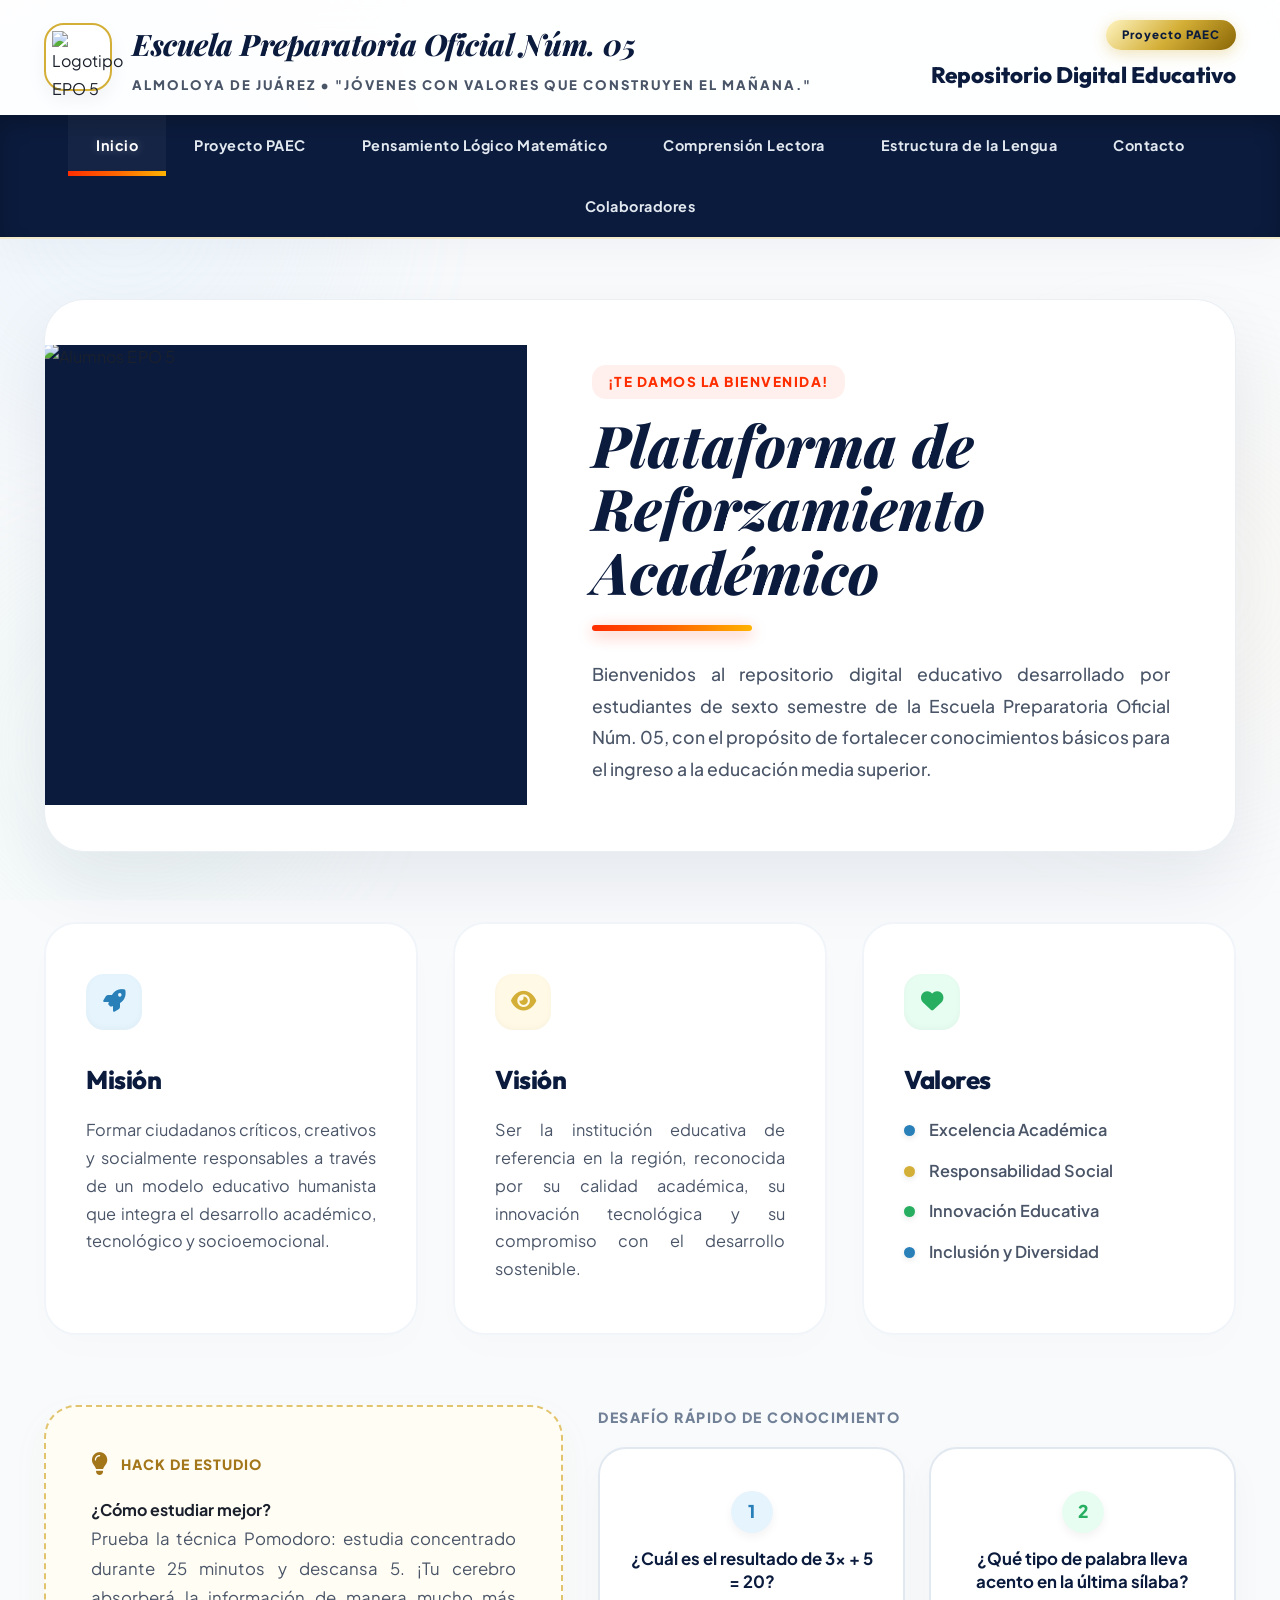
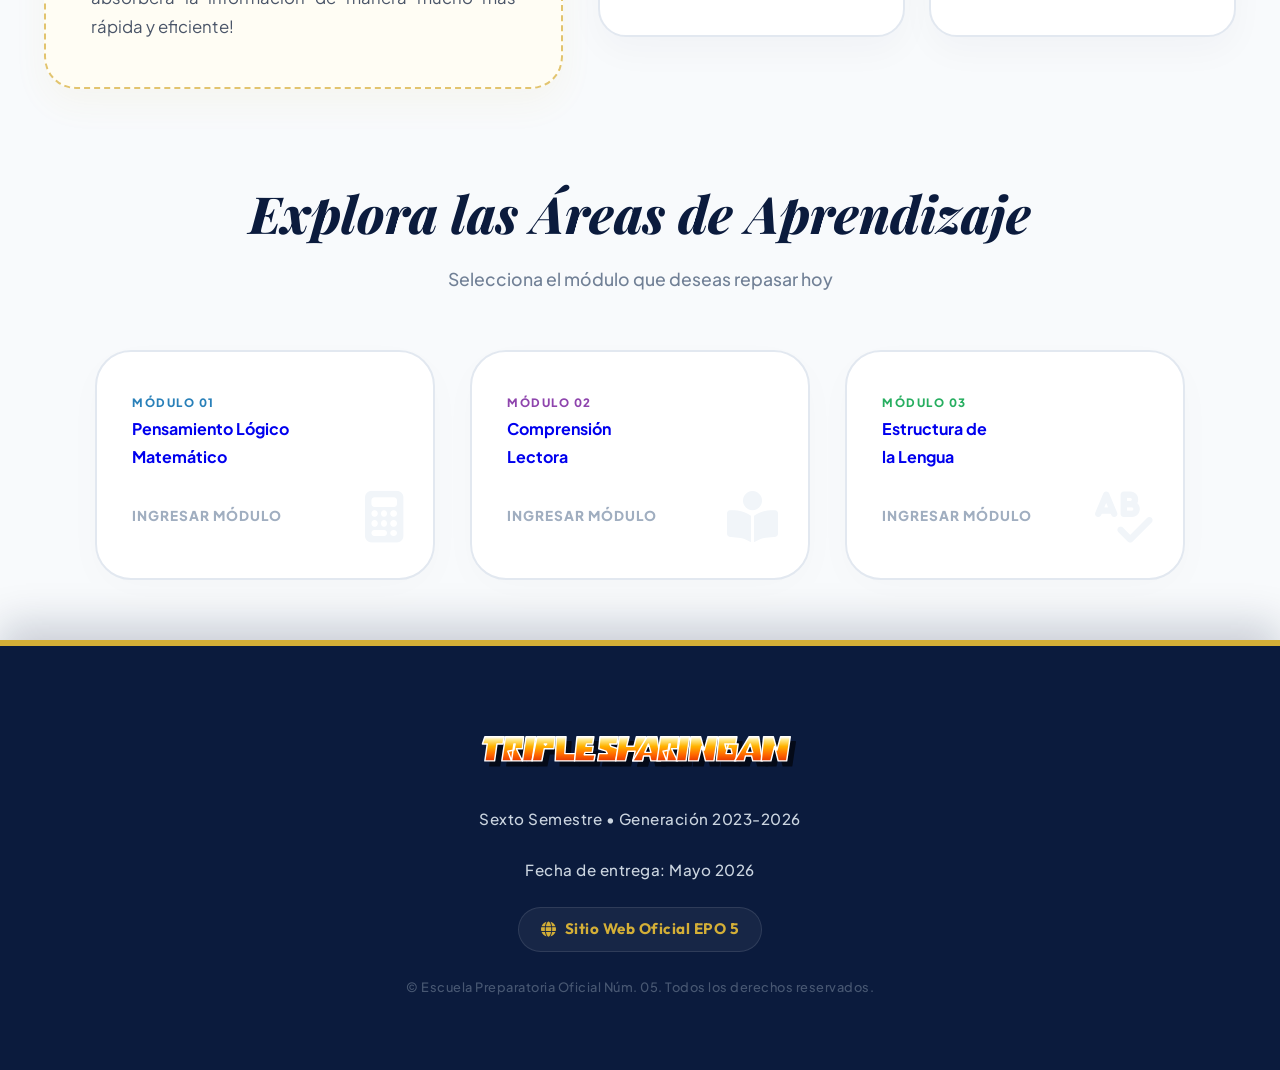
==== index.html @ 156e8dfd "Add files via upload" ====
<!DOCTYPE html>
<html lang="es">
<head>
    <meta charset="UTF-8">
    <meta name="viewport" content="width=device-width, initial-scale=1.0">
    <title>Repositorio Digital - Triple Sharingan</title>
    <link rel="icon" type="image/png" href="https://static.wixstatic.com/media/d96502_c7db4c5616ad41848b6685843105df6d~mv2.png/v1/fill/w_32,h_32,al_c,q_85/d96502_c7db4c5616ad41848b6685843105df6d~mv2.png">
    <link rel="preconnect" href="https://fonts.googleapis.com">
    <link rel="preconnect" href="https://fonts.gstatic.com" crossorigin>
    <link href="https://fonts.googleapis.com/css2?family=Playfair+Display:ital,wght@1,600;1,700;1,800&family=Outfit:wght@500;700;800&family=Plus+Jakarta+Sans:wght@400;500;600;700&display=swap" rel="stylesheet">
    <link rel="stylesheet" href="estilos-naruto.css">
    <link rel="stylesheet" href="https://cdnjs.cloudflare.com/ajax/libs/font-awesome/6.4.0/css/all.min.css">
</head>
<body>
    <div class="burbujas-contenedor">
        <div class="burbuja b-azul"></div>
        <div class="burbuja b-oro"></div>
        <div class="burbuja b-verde"></div>
        <div class="aura-sh"></div>
    </div>
    <header class="header-institucional">
        <div class="header-top">
            <div class="logo-seccion">
                <div class="logo-imagen-mariposa">
                    <img src="https://static.wixstatic.com/media/d96502_c7db4c5616ad41848b6685843105df6d~mv2.png/v1/fill/w_226,h_234,al_c,q_85,usm_0.66_1.00_0.01,enc_avif,quality_auto/d96502_c7db4c5616ad41848b6685843105df6d~mv2.png" alt="Logotipo EPO 5">
                </div>
                <div class="texto-institucional">
                    <h1>Escuela Preparatoria Oficial Núm. 05</h1>
                    <p class="tagline">Almoloya de Juárez • "Jóvenes con valores que construyen el mañana."</p>
                </div>
            </div>
            <div class="proyecto-seccion">
                <span class="pildora-paec">Proyecto PAEC</span>
                <h2>Repositorio Digital Educativo</h2>
            </div>
        </div>
        <nav class="menu-navegacion">
            <ul>
                <li><a href="index.html" class="nav-link active"><span>Inicio</span></a></li>
                <li><a href="paec.html" class="nav-link"><span>Proyecto PAEC</span></a></li>
                <li><a href="matematicas.html" class="nav-link"><span>Pensamiento Lógico Matemático</span></a></li>
                <li><a href="lectura.html" class="nav-link"><span>Comprensión Lectora</span></a></li>
                <li><a href="lengua.html" class="nav-link"><span>Estructura de la Lengua</span></a></li>
                <li><a href="contacto.html" class="nav-link"><span>Contacto</span></a></li>
                <li><a href="colaboradores.html"><span>Colaboradores</span></a></li>
            </ul>
        </nav>
    </header>
    <main class="contenedor-principal">
        <section class="bienvenida-seccion-premium">
            <div class="marco-parallax-sh">
                <div class="resplandor-sh"></div>
                <img src="https://static.wixstatic.com/media/d96502_9eb8f6f713e94a7c8272c7a59d05129f~mv2.jpg/v1/fill/w_931,h_698,al_c,q_85,usm_0.66_1.00_0.01,enc_auto/d96502_9eb8f6f713e94a7c8272c7a59d05129f~mv2.jpg" alt="Alumnos EPO 5" class="imagen-epic-parallax">
            </div>
            <div class="texto-bienvenida-didactica">
                <span class="saludo-pequeño-sh">¡Te damos la bienvenida!</span>
                <h3>Plataforma de Reforzamiento Académico</h3>
                <div class="linea-gradiente-animada"></div>
                <p>Bienvenidos al repositorio digital educativo desarrollado por estudiantes de sexto semestre de la Escuela Preparatoria Oficial Núm. 05, con el propósito de fortalecer conocimientos básicos para el ingreso a la educación media superior.</p>
            </div>
        </section>
        <section class="mvv-seccion">
            <h3 style="position: absolute; width: 1px; height: 1px; padding: 0; margin: -1px; overflow: hidden; clip: rect(0, 0, 0, 0); border: 0;">Filosofía Institucional de la EPO 5</h3>
            <div class="tarjeta-didactica t-mision">
                <div class="icono-flotante ic-azul"><i class="fa-solid fa-rocket"></i></div>
                <h4>Misión</h4>
                <p>Formar ciudadanos críticos, creativos y socialmente responsables a través de un modelo educativo humanista que integra el desarrollo académico, tecnológico y socioemocional.</p>
            </div>
            <div class="tarjeta-didactica t-vision">
                <div class="icono-flotante ic-oro"><i class="fa-solid fa-eye"></i></div>
                <h4>Visión</h4>
                <p>Ser la institución educativa de referencia en la región, reconocida por su calidad académica, su innovación tecnológica y su compromiso con el desarrollo sostenible.</p>
            </div>
            <div class="tarjeta-didactica t-valores">
                <div class="icono-flotante ic-verde"><i class="fa-solid fa-heart"></i></div>
                <h4>Valores</h4>
                <ul class="lista-valores-bonita">
                    <li><span class="punto p-1"></span> Excelencia Académica</li>
                    <li><span class="punto p-2"></span> Responsabilidad Social</li>
                    <li><span class="punto p-3"></span> Innovación Educativa</li>
                    <li><span class="punto p-1"></span> Inclusión y Diversidad</li>
                </ul>
            </div>
        </section>
        <section class="seccion-didactica-interactiva">
            <h3 style="position: absolute; width: 1px; height: 1px; padding: 0; margin: -1px; overflow: hidden; clip: rect(0, 0, 0, 0); border: 0;">Estrategias Didácticas y Desafíos Rápidos</h3>
            <div class="tarjeta-hack-estudio">
                <div class="encabezado-hack"><i class="fa-solid fa-lightbulb"></i> Hack de Estudio</div>
                <h4>¿Cómo estudiar mejor?</h4>
                <p>Prueba la técnica Pomodoro: estudia concentrado durante 25 minutos y descansa 5. ¡Tu cerebro absorberá la información de manera mucho más rápida y eficiente!</p>
            </div>
            <div class="contenedor-mini-quiz">
                <div class="titulo-quiz">Desafío Rápido de Conocimiento</div>
                <div class="parrilla-quiz-cards">
                    <div class="quiz-card-3d">
                        <div class="quiz-card-interno">
                            <div class="quiz-frente">
                                <div class="num-q color-mates">1</div>
                                <p>¿Cuál es el resultado de 3x + 5 = 20?</p>
                            </div>
                            <div class="quiz-atras fondo-mates">
                                <h5>Respuesta: x = 5</h5>
                                <p>Restamos 5 a 20 (= 15) y dividimos entre 3. ¡Facilísimo!</p>
                            </div>
                        </div>
                    </div>
                    <div class="quiz-card-3d">
                        <div class="quiz-card-interno">
                            <div class="quiz-frente">
                                <div class="num-q color-lengua">2</div>
                                <p>¿Qué tipo de palabra lleva acento en la última sílaba?</p>
                            </div>
                            <div class="quiz-atras fondo-lengua">
                                <h5>Palabras Agudas</h5>
                                <p>Llevan tilde si terminan en vocal, "N" o "S" (ej. Canción, Café).</p>
                            </div>
                        </div>
                    </div>
                </div>
            </div>
        </section>
        <section class="acceso-rapido-didactico">
            <div class="encabezado-acceso">
                <h3>Explora las Áreas de Aprendizaje</h3>
                <p class="subtitulo-limpio">Selecciona el módulo que deseas repasar hoy</p>
            </div>
            <div class="parrilla-botones-interactivos">
                <a href="matematicas.html" class="card-modulo mod-mates">
                    <div class="indicador-color" style="background-color: var(--pastel-mates);"></div>
                    <div class="cuerpo-card-modulo">
                        <div>
                            <span class="tag-modulo tm-mates">Módulo 01</span>
                            <h4>Pensamiento Lógico<br>Matemático</h4>
                        </div>
                        <div class="info-bottom">
                            <span class="txt-comenzar">Ingresar Módulo</span>
                            <span class="icon-animado-didactico"><i class="fa-solid fa-calculator"></i></span>
                        </div>
                    </div>
                </a>
                <a href="lectura.html" class="card-modulo mod-lectura">
                    <div class="indicador-color" style="background-color: var(--pastel-lectura);"></div>
                    <div class="cuerpo-card-modulo">
                        <div>
                            <span class="tag-modulo tm-lectura">Módulo 02</span>
                            <h4>Comprensión<br>Lectora</h4>
                        </div>
                        <div class="info-bottom">
                            <span class="txt-comenzar">Ingresar Módulo</span>
                            <span class="icon-animado-didactico"><i class="fa-solid fa-book-open-reader"></i></span>
                        </div>
                    </div>
                </a>
                <a href="lengua.html" class="card-modulo mod-lengua">
                    <div class="indicador-color" style="background-color: var(--pastel-lengua);"></div>
                    <div class="cuerpo-card-modulo">
                        <div>
                            <span class="tag-modulo tm-lengua">Módulo 03</span>
                            <h4>Estructura de<br>la Lengua</h4>
                        </div>
                        <div class="info-bottom">
                            <span class="txt-comenzar">Ingresar Módulo</span>
                            <span class="icon-animado-didactico"><i class="fa-solid fa-spell-check"></i></span>
                        </div>
                    </div>
                </a>
            </div>
        </section>
    </main>
    <footer class="pie-pagina-original">
        <p class="pie-equipo">
            <svg class="naruto-logo-svg" viewBox="0 0 1320 140" xmlns="http://www.w3.org/2000/svg">
                <defs>
                    <linearGradient id="sharinganGradientePerfecto" x1="0%" y1="100%" x2="0%" y2="0%">
                        <stop offset="0%" stop-color="#E63900" />
                        <stop offset="25%" stop-color="#FF6600" />
                        <stop offset="60%" stop-color="#FFB300" />
                        <stop offset="85%" stop-color="#FFE680" />
                        <stop offset="100%" stop-color="#FFFFFF" />
                    </linearGradient>
                </defs>
                <g class="naruto-path">
                    <path d="M 20,15 L 100,15 L 95,45 L 70,45 L 60,115 L 20,115 L 30,45 L 10,45 Z"/>
                    <path d="M 105,15 L 180,15 L 175,65 L 150,65 L 175,115 L 130,115 L 115,75 L 140,70 L 145,45 L 140,45 L 130,115 L 90,115 Z"/>
                    <path d="M 190,15 L 230,15 L 215,115 L 175,115 Z"/>
                    <path d="M 235,15 L 310,15 L 305,65 L 265,65 L 255,115 L 215,115 Z M 265,45 L 275,45 L 270,50 L 265,45 Z"/>
                    <path d="M 315,15 L 355,15 L 350,85 L 395,85 L 390,115 L 310,115 Z"/>
                    <path d="M 400,15 L 470,15 L 465,45 L 440,45 L 437,55 L 467,55 L 463,80 L 433,80 L 430,90 L 475,90 L 470,115 L 390,115 Z"/>
                    <path d="M 495,15 L 570,15 L 565,45 L 535,45 L 540,55 L 570,65 L 560,115 L 485,115 L 490,85 L 525,85 L 520,75 L 490,65 Z"/>
                    <path d="M 575,15 L 615,15 L 605,55 L 635,55 L 645,15 L 685,15 L 670,115 L 630,115 L 640,75 L 610,75 L 600,115 L 560,115 Z"/>
                    <path d="M 690,15 L 730,15 L 745,115 L 705,115 L 700,95 L 675,95 L 670,115 L 630,115 Z M 695,45 L 680,80 L 705,80 Z"/>
                    <path d="M 745,15 L 820,15 L 815,65 L 790,65 L 815,115 L 770,115 L 755,75 L 780,70 L 785,45 L 780,45 L 770,115 L 730,115 Z"/>
                    <path d="M 825,15 L 865,15 L 850,115 L 810,115 Z"/>
                    <path d="M 870,15 L 910,15 L 925,70 L 940,15 L 980,15 L 965,115 L 930,115 L 915,55 L 900,115 L 860,115 Z"/>
                    <path d="M 985,15 L 1060,15 L 1055,45 L 1025,45 L 1015,85 L 1040,85 L 1035,65 L 1015,65 L 1010,45 L 1065,45 L 1055,115 L 975,115 Z"/>
                    <path d="M 1110,15 L 1150,15 L 1165,115 L 1125,115 L 1120,95 L 1095,95 L 1090,115 L 1050,115 Z M 1115,45 L 1100,80 L 1125,80 Z"/>
                    <path d="M 1170,15 L 1210,15 L 1225,70 L 1240,15 L 1280,15 L 1265,115 L 1230,115 L 1215,55 L 1200,115 L 1160,115 Z"/>
                </g>
            </svg>
        </p>
        <p class="pie-datos">Sexto Semestre • Generación 2023-2026</p>
        <p class="pie-datos">Fecha de entrega: Mayo 2026</p>
        <p class="pie-redes"><a href="https://www.epo5.org/" target="_blank"><i class="fa-solid fa-globe"></i> Sitio Web Oficial EPO 5</a></p>
        <p class="copyright">© Escuela Preparatoria Oficial Núm. 05. Todos los derechos reservados.</p>
    </footer>
</body>
</html>
---- estilos-naruto.css ----
/* ==========================================================================
   💥 FUENTE DE NARUTO ORIGINAL SELECCIONADA (BASE64 INTEGRADO - VERSIÓN ANIME)
   ========================================================================== */
@font-face {
    font-family: 'NJNarutoAnimeOfficial';
    src: url('[data-uri]') format('woff2');
    font-weight: normal;
    font-style: normal;
    font-display: swap;
}

:root {
    --azul-institucional: #0B1B3D;   
    --azul-suave-fondo: #F0F4F8;     
    --oro-institucional: #D4AF37;    
    --oro-pastel: #FFF9E6;            
    --texto-gris-oscuro: #1A202C;    
    --blanco-puro: #FFFFFF;
    
    /* Gradientes Ópticos Premium */
    --oro-brillante-gradiente: linear-gradient(135deg, #FFF5C2 0%, #D4AF37 50%, #8A6605 100%);
    --sharingan-gradient: linear-gradient(90deg, #FF2E00 0%, #FF6600 50%, #FFB300 100%);
    --cyber-dark-overlay: rgba(11, 27, 61, 0.96);
    
    /* Colores Didácticos Vívidos */
    --pastel-mates: #2980B9;
    --pastel-lectura: #8E44AD;
    --pastel-lengua: #27AE60;
    
    /* Tipografías */
    --fuente-artistica-curva: 'Playfair Display', serif;
    --fuente-titulos-bloques: 'Outfit', sans-serif;
    --fuente-textos-lectura: 'Plus Jakarta Sans', sans-serif;
}

/* REGLAS GENERALES Y RENDIMIENTO ACELERADO POR HARDWARE */
* {
    margin: 0;
    padding: 0;
    box-sizing: border-box;
    transition: all 0.5s cubic-bezier(0.16, 1, 0.3, 1);
}

body {
    background-color: #F8FAFC;
    color: var(--texto-gris-oscuro);
    font-family: var(--fuente-textos-lectura);
    line-height: 1.75;
    position: relative;
    overflow-x: hidden;
    -webkit-font-smoothing: antialiased;
}

/* 🎈 CONTENEDOR DE AURAS INTELIGENTES (INMERSIVO) */
.burbujas-contenedor {
    position: fixed; width: 100vw; height: 100vh; top: 0; left: 0; z-index: -2; pointer-events: none; overflow: hidden;
}
.burbuja { 
    position: absolute; border-radius: 50%; opacity: 0.25; 
    animation: flotarGlow 20s infinite alternate ease-in-out; filter: blur(60px); 
    will-change: transform;
}
.b-azul { width: 500px; height: 500px; background: radial-gradient(circle, #D2E9FF 0%, rgba(52,152,219,0.1) 100%); top: -5%; left: -10%; }
.b-oro { width: 450px; height: 450px; background: radial-gradient(circle, var(--oro-pastel) 0%, rgba(212,175,57,0.08) 100%); top: 40%; right: -10%; animation-delay: -5s; }
.b-verde { width: 400px; height: 400px; background: radial-gradient(circle, #E1FCEF 0%, rgba(46,204,113,0.08) 100%); bottom: -5%; left: -5%; animation-delay: -10s; }

@keyframes flotarGlow {
    0% { transform: translateY(0) scale(1) rotate(0deg); }
    100% { transform: translateY(50px) scale(1.15) rotate(30deg); filter: blur(80px); }
}

/* ENCABEZADO GLASSMORPHISM CRISTALINO */
.header-institucional {
    position: sticky; top: 0; z-index: 1000;
    background: rgba(255, 255, 255, 0.85);
    backdrop-filter: blur(20px);
    -webkit-backdrop-filter: blur(20px);
    border-bottom: 2px solid rgba(212, 175, 57, 0.25);
    box-shadow: 0 10px 40px rgba(11, 27, 61, 0.04);
}

.header-top {
    max-width: 1240px; margin: 0 auto; display: flex; justify-content: space-between; align-items: center; padding: 18px 24px;
}

.logo-seccion { display: flex; align-items: center; gap: 20px; }
.logo-imagen-mariposa {
    width: 68px; height: 68px; padding: 6px; border-radius: 20px; background-color: var(--blanco-puro);
    border: 2px solid var(--oro-institucional);
    box-shadow: 0 8px 20px rgba(11, 27, 61, 0.05);
}
.header-institucional:hover .logo-imagen-mariposa { transform: scale(1.1) rotate(10deg); box-shadow: 0 12px 25px rgba(212,175,57,0.25); }
.logo-imagen-mariposa img { width: 100%; height: 100%; object-fit: contain; }

.texto-institucional h1 {
    font-family: var(--fuente-artistica-curva); font-style: italic;
    font-weight: 800; font-size: 1.85rem; color: var(--azul-institucional);
    letter-spacing: -0.5px;
}
.tagline { font-size: 0.82rem; color: #4A5568; text-transform: uppercase; letter-spacing: 2px; font-weight: 800; margin-top: 4px; }

.proyecto-seccion { text-align: right; }
.pildora-paec {
    background: var(--oro-brillante-gradiente); color: var(--azul-institucional);
    font-size: 0.72rem; font-weight: 900; padding: 5px 16px; border-radius: 100px; display: inline-block; margin-bottom: 6px;
    box-shadow: 0 4px 15px rgba(212,175,57,0.35);
    letter-spacing: 1px;
}
.proyecto-seccion h2 { font-family: var(--fuente-titulos-bloques); font-size: 1.4rem; font-weight: 800; color: var(--azul-institucional); }

/* MENÚ DE NAVEGACIÓN ESTILO ARMADURA CYBER */
.menu-navegacion { background-color: var(--azul-institucional); position: relative; overflow: hidden; box-shadow: inset 0 10px 20px rgba(0,0,0,0.2); }
.menu-navegacion ul { max-width: 1240px; margin: 0 auto; list-style: none; display: flex; justify-content: center; flex-wrap: wrap; }
.menu-navegacion ul li a {
    color: #E2E8F0; text-decoration: none; font-size: 0.9rem; font-weight: 700; padding: 18px 28px; display: inline-block; position: relative;
    letter-spacing: 0.5px;
}
.menu-navegacion ul li a span { position: relative; z-index: 2; }
.menu-navegacion ul li a::after {
    content: ''; position: absolute; bottom: 0; left: 50%; width: 0; height: 5px; 
    background: var(--sharingan-gradient); transition: all 0.4s cubic-bezier(0.16, 1, 0.3, 1); transform: translateX(-50%);
}
.menu-navegacion ul li a:hover::after, .menu-navegacion ul li a.active::after { width: 100%; }
.menu-navegacion ul li a:hover, .menu-navegacion ul li a.active { color: var(--blanco-puro); background-color: rgba(255, 255, 255, 0.04); text-shadow: 0 0 10px rgba(255,255,255,0.3); }

.contenedor-principal { max-width: 1240px; margin: 60px auto; padding: 0 24px; }

/* 🌟 SECCIÓN BIENVENIDA PREMIUM CON ESCANEO INTERACTIVO */
.bienvenida-seccion-premium {
    display: flex; background-color: var(--blanco-puro); border-radius: 40px; overflow: hidden;
    box-shadow: 0 30px 70px rgba(11,27,61,0.08); border: 1px solid rgba(226,232,240,0.7); align-items: center; margin-bottom: 70px;
}
.marco-parallax-sh { 
    flex: 1; min-width: 480px; height: 460px; position: relative; overflow: hidden; 
    background-color: var(--azul-institucional);
}
.imagen-epic-parallax { 
    width: 100%; height: 100%; object-fit: cover; display: block;
    transform: scale(1.01); transition: transform 0.8s cubic-bezier(0.16, 1, 0.3, 1), filter 0.5s ease;
}
.resplandor-sh {
    position: absolute; top: 0; left: -100%; width: 50%; height: 100%;
    background: linear-gradient(to right, rgba(255,255,255,0) 0%, rgba(255,255,255,0.3) 50%, rgba(255,255,255,0) 100%);
    transform: skewX(-30deg); z-index: 2; pointer-events: none;
}
.bienvenida-seccion-premium:hover .resplandor-sh { animation: shineEffect 1.2s cubic-bezier(0.16, 1, 0.3, 1); }
.bienvenida-seccion-premium:hover .imagen-epic-parallax { transform: scale(1.06) rotate(0.5deg); filter: brightness(1.05) contrast(1.02); }

.texto-bienvenida-didactica { flex: 1.2; padding: 65px; }
.saludo-pequeño-sh { 
    font-size: 0.85rem; font-weight: 900; color: #FF2E00; text-transform: uppercase; letter-spacing: 1.5px;
    display: inline-block; margin-bottom: 14px; background: rgba(255,46,0,0.07); padding: 5px 16px; border-radius: 14px;
}
.texto-bienvenida-didactica h3 {
    font-family: var(--fuente-artistica-curva); font-style: italic;
    font-size: 3.6rem; color: var(--azul-institucional); font-weight: 800; line-height: 1.1;
}

.linea-gradiente-animada { 
    width: 160px; height: 6px; 
    background: var(--sharingan-gradient);
    margin: 22px 0 28px 0; 
    border-radius: 50px; 
    box-shadow: 0 4px 15px rgba(255, 46, 0, 0.4);
}
.texto-bienvenida-didactica p { font-size: 1.1rem; color: #4A5568; text-align: justify; font-weight: 500; line-height: 1.8; }

/* TARJETAS DIDÁCTICAS TRIDIDÁCTICAS CON BORDE LÍQUIDO */
.mvv-seccion { display: flex; gap: 35px; margin-bottom: 70px; }
.tarjeta-didactica { 
    flex: 1; background-color: var(--blanco-puro); border-radius: 32px; padding: 50px 40px; 
    border: 2px solid #F1F5F9; position: relative; box-shadow: 0 15px 35px rgba(0,0,0,0.01);
    transform-style: preserve-3d; perspective: 1000px;
}
.tarjeta-didactica:hover { transform: translateY(-12px) scale(1.025) rotateX(1deg); }
.t-mision:hover { border-color: var(--pastel-mates); box-shadow: 0 25px 50px rgba(52, 152, 219, 0.15); }
.t-vision:hover { border-color: var(--oro-institucional); box-shadow: 0 25px 50px rgba(212, 175, 57, 0.18); }
.t-valores:hover { border-color: var(--pastel-lengua); box-shadow: 0 25px 50px rgba(46, 204, 113, 0.15); }

.icono-flotante { width: 56px; height: 56px; border-radius: 18px; display: flex; align-items: center; justify-content: center; font-size: 1.4rem; margin-bottom: 28px; box-shadow: inset 0 -2px 6px rgba(0,0,0,0.03); }
.ic-azul { background-color: #E6F4FE; color: var(--pastel-mates); }
.ic-oro { background-color: var(--oro-pastel); color: var(--oro-institucional); }
.ic-verde { background-color: #E8FDF2; color: var(--pastel-lengua); }

.tarjeta-didactica h4 { font-family: var(--fuente-titulos-bloques); font-size: 1.6rem; color: var(--azul-institucional); font-weight: 800; margin-bottom: 14px; letter-spacing: -0.5px; }
.tarjeta-didactica p { font-size: 1.02rem; color: #4A5568; text-align: justify; line-height: 1.7; }

.lista-valores-bonita li { display: flex; align-items: center; gap: 14px; margin-bottom: 12px; font-size: 1.02rem; color: #4A5568; font-weight: 600; }
.punto { width: 11px; height: 11px; border-radius: 50%; display: inline-block; box-shadow: 0 2px 6px rgba(0,0,0,0.1); }
.p-1 { background-color: var(--pastel-mates); }
.p-2 { background-color: var(--oro-institucional); }
.p-3 { background-color: var(--pastel-lengua); }

/* SECCIÓN COGNITIVA INTERACTIVA (HACK Y QUIZ) */
.seccion-didactica-interactiva { display: flex; gap: 35px; margin-bottom: 80px; align-items: stretch; }
.tarjeta-hack-estudio { 
    flex: 1; background-color: #FFFDF4; border: 2px dashed #E2C46E; border-radius: 32px; padding: 45px;
    box-shadow: 0 15px 35px rgba(212,175,57,0.06);
}
.encabezado-hack { color: #A3761A; font-weight: 900; font-size: 0.88rem; text-transform: uppercase; letter-spacing: 1px; margin-bottom: 20px; display: flex; align-items: center; gap: 12px; }
.encabezado-hack i { font-size: 1.4rem; animation: pulseGlow 2.5s infinite ease-in-out; }

@keyframes pulseGlow { 0%, 100% { opacity: 0.7; transform: scale(1); } 50% { opacity: 1; transform: scale(1.15); filter: drop-shadow(0 0 8px #FF6600); } }

.tarjeta-hack-estudio h5 { font-family: var(--fuente-titulos-bloques); font-size: 1.6rem; color: var(--azul-institucional); font-weight: 800; margin-bottom: 14px; }
.tarjeta-hack-estudio p { font-size: 1.05rem; color: #4A5568; text-align: justify; line-height: 1.75; }

.contenedor-mini-quiz { flex: 1.5; display: flex; flex-direction: column; justify-content: space-between; }
.titulo-quiz { font-size: 0.88rem; font-weight: 900; text-transform: uppercase; color: #718096; letter-spacing: 1.5px; margin-bottom: 18px; }
.parrilla-quiz-cards { display: flex; gap: 24px; height: 100%; }

/* EFECTO GIRO CINEMÁTICO 3D - CORREGIDO PARA ALTA LEGIBILIDAD */
.quiz-card-3d { flex: 1; height: 190px; perspective: 1500px; }
.quiz-card-interno { position: relative; width: 100%; height: 100%; text-align: center; transform-style: preserve-3d; transition: transform 0.7s cubic-bezier(0.4, 0, 0.2, 1); }
.quiz-card-3d:hover .quiz-card-interno { transform: rotateY(180deg); }

.quiz-frente, .quiz-atras { position: absolute; width: 100%; height: 100%; backface-visibility: hidden; border-radius: 28px; padding: 30px; display: flex; flex-direction: column; align-items: center; justify-content: center; box-shadow: 0 15px 35px rgba(11,27,61,0.03); }
.quiz-frente { background-color: var(--blanco-puro); border: 2px solid #E2E8F0; }
.quiz-frente p { font-size: 1.05rem; font-weight: 700; color: var(--azul-institucional); line-height: 1.4; }
.num-q { width: 42px; height: 42px; border-radius: 50%; display: flex; align-items: center; justify-content: center; font-size: 1.1rem; margin-bottom: 14px; font-weight: 900; box-shadow: 0 4px 10px rgba(0,0,0,0.05); }
.num-q.color-mates { background-color: #E6F4FE; color: var(--pastel-mates); }
.num-q.color-lengua { background-color: #E8FDF2; color: var(--pastel-lengua); }

/* --- Ajustes de Contraste en el Reverso --- */
.quiz-atras { transform: rotateY(180deg); color: #FFFFFF !important; padding: 25px; }
.fondo-mates { background: linear-gradient(135deg, #1F618D 0%, #2980B9 100%); box-shadow: 0 15px 35px rgba(52,152,219,0.35); }
.fondo-lengua { background: linear-gradient(135deg, #1E8449 0%, #27AE60 100%); box-shadow: 0 15px 35px rgba(46,204,113,0.35); }

.quiz-atras h6 { 
    font-family: var(--fuente-titulos-bloques); 
    font-size: 1.3rem; 
    font-weight: 900; 
    margin-bottom: 8px; 
    color: #FFFFFF !important;
    text-shadow: 0 2px 4px rgba(0, 0, 0, 0.4); /* Sombra para separar de forma limpia el texto del fondo */
}
.quiz-atras p { 
    font-size: 0.98rem; 
    font-weight: 700; /* Texto más grueso para evitar que se pierda */
    line-height: 1.5; 
    color: #FFFFFF !important;
    text-shadow: 0 1px 3px rgba(0, 0, 0, 0.4); 
}

/* REJILLA DE ACCESO RÁPIDO A MATERIAS */
.acceso-rapido-didactico { margin-bottom: 50px; }
.encabezado-acceso { text-align: center; margin-bottom: 55px; }
.encabezado-acceso h3 { font-family: var(--fuente-artistica-curva); font-style: italic; font-size: 3.2rem; color: var(--azul-institucional); font-weight: 800; }
.subtitulo-limpio { color: #718096; font-size: 1.1rem; font-weight: 500; margin-top: 6px; }
.parrilla-botones-interactivos { display: flex; justify-content: center; gap: 35px; flex-wrap: wrap; }

/* CONTENEDORES DE RECURSOS CON REBORDES FLUIDOS */
.card-modulo { 
    text-decoration: none; width: 340px; height: 230px; background-color: var(--blanco-puro); 
    border-radius: 36px; border: 2px solid #E2E8F0; display: flex; position: relative; overflow: hidden;
    box-shadow: 0 12px 40px rgba(11,27,61,0.02);
}

.card-modulo::after {
    content: ''; position: absolute; left: 0; top: 0; height: 100%; width: 0; 
    opacity: 0; transition: width 0.4s cubic-bezier(0.16, 1, 0.3, 1), opacity 0.3s ease;
}

/* Efectos de Hover con Inyección de Chakra en Líneas Laterales */
.mod-mates:hover::after { background: var(--azul-institucional); width: 10px; opacity: 1; }
.mod-lectura:hover::after { background: #FF2E00; width: 10px; opacity: 1; }
.mod-lengua:hover::after { background: var(--oro-institucional); width: 10px; opacity: 1; }

.cuerpo-card-modulo { display: flex; flex-direction: column; justify-content: space-between; width: 100%; height: 100%; padding: 35px 30px 28px 35px; z-index: 2; }
.tag-modulo { font-size: 0.72rem; font-weight: 900; text-transform: uppercase; letter-spacing: 1.5px; }
.tm-mates { color: var(--pastel-mates); }
.tm-lectura { color: var(--pastel-lectura); }
.tm-lengua { color: var(--pastel-lengua); }
.cuerpo-card-modulo h5 { font-family: var(--fuente-titulos-bloques); font-size: 1.4rem; font-weight: 800; color: var(--azul-institucional); line-height: 1.35; margin-top: 12px; }

.info-bottom { display: flex; justify-content: space-between; align-items: center; }
.txt-comenzar { font-size: 0.85rem; font-weight: 900; color: #A0AEC0; text-transform: uppercase; letter-spacing: 1px; }
.icon-animado-didactico { font-size: 3.2rem; color: #F1F5F9; transition: all 0.5s cubic-bezier(0.175, 0.885, 0.32, 1.275); }

/* Estados Hover Dinámicos Ultra-Premium */
.card-modulo:hover { transform: translateY(-10px) scale(1.03); }
.mod-mates:hover { border-color: var(--pastel-mates); box-shadow: 0 20px 45px rgba(52, 152, 219, 0.2); }
.mod-mates:hover .icon-animado-didactico { color: var(--pastel-mates); transform: scale(1.2) rotate(-15deg); filter: drop-shadow(0 8px 15px rgba(52,152,219,0.35)); }
.mod-mates:hover .txt-comenzar { color: var(--pastel-mates); }

.mod-lectura:hover { border-color: var(--pastel-lectura); box-shadow: 0 20px 45px rgba(142, 68, 173, 0.2); }
.mod-lectura:hover .icon-animado-didactico { color: var(--pastel-lectura); transform: scale(1.2) translateY(-5px); filter: drop-shadow(0 8px 15px rgba(142,68,173,0.35)); }
.mod-lectura:hover .txt-comenzar { color: var(--pastel-lectura); }

.mod-lengua:hover { border-color: var(--pastel-lengua); box-shadow: 0 20px 45px rgba(46, 204, 113, 0.2); }
.mod-lengua:hover .icon-animado-didactico { color: var(--pastel-lengua); transform: scale(1.2) rotate(15deg); filter: drop-shadow(0 8px 15px rgba(46,204,113,0.35)); }
.mod-lengua:hover .txt-comenzar { color: var(--pastel-lengua); }

/* ==========================================================================
   VARIABLES
   ========================================================================== */

:root{
    --oro-institucional: #D4AF37;
}

/* ==========================================================================
   ANIMACIONES
   ========================================================================== */

@keyframes chakraGlow{
    0%{
        filter:
            drop-shadow(0 0 4px #ff6a00)
            drop-shadow(0 0 10px #ff7b00);
    }

    50%{
        filter:
            drop-shadow(0 0 12px #ff6a00)
            drop-shadow(0 0 25px #ff7b00)
            drop-shadow(0 0 45px #ff9500);
    }

    100%{
        filter:
            drop-shadow(0 0 4px #ff6a00)
            drop-shadow(0 0 10px #ff7b00);
    }
}

/* ==========================================================================
   PIE DE PÁGINA
   ========================================================================== */

.pie-pagina-original{
    background-color: var(--azul-institucional);
    color: var(--blanco-puro);

    padding: 60px 24px;

    text-align: center;

    font-family: var(--fuente-textos-lectura);

    border-top: 6px solid var(--oro-institucional);

    box-shadow:
        0 -15px 40px rgba(11,27,61,.2);

    display: flex;
    flex-direction: column;
    justify-content: center;
    align-items: center;
}

.pie-pagina-original p{
    margin: 12px 0;

    font-weight: 500;
    letter-spacing: .5px;

    display: flex;
    justify-content: center;
    align-items: center;
    flex-wrap: wrap;
    gap: 12px;
}

.pie-pagina-original a{
    color: var(--blanco-puro);
    text-decoration: none;
    font-weight: 700;

    transition: all .3s ease;
}

.pie-pagina-original a:hover{
    color: var(--oro-institucional);
}

/* ==========================================================================
   LOGO / EQUIPO
   ========================================================================== */

.pie-equipo{
    width: 100%;
    max-width: 320px;

    margin: 0 auto 30px auto;

    display: flex;
    justify-content: center;
    align-items: center;
}

.naruto-logo-svg{
    display: block;

    width: 100%;
    max-width: 360px;

    height: auto;

    margin: 15px auto;

    filter: drop-shadow(5px 5px 0 #040A18);

    animation: auraSharinganActivo 4s infinite ease-in-out;

    transition:
        transform .5s cubic-bezier(0.175,0.885,0.32,1.275);
}

.naruto-logo-svg:hover{
    transform: scale(1.08) rotate(-1deg);
}

/* ==========================================================================
   TEXTO SVG
   ========================================================================== */

.naruto-path{
    fill: url(#sharinganGradientePerfecto);

    stroke: var(--blanco-puro);
    stroke-width: 6px;

    stroke-linejoin: round;
    stroke-linecap: round;

    cursor: pointer;

    transition: all .35s ease;
}

/* Destello naranja al pasar el cursor */

.naruto-path:hover{
    animation: chakraGlow .8s infinite ease-in-out;

    filter:
        drop-shadow(0 0 5px #ff6a00)
        drop-shadow(0 0 10px #ff7b00)
        drop-shadow(0 0 20px #ff9500)
        drop-shadow(0 0 35px #ffae00);
}

.naruto-path:hover path{
    stroke: #FFD280;
    stroke-width: 7px;
}

.naruto-path path{
    fill: url(#sharinganGradientePerfecto);
    font-family: 'NJNarutoAnimeOfficial', sans-serif;

    transition: all .35s ease;
}

/* ==========================================================================
   DATOS
   ========================================================================== */

.pie-datos{
    width: 100%;

    text-align: center;

    margin-bottom: 8px;

    color: #CBD5E0;

    font-size: .95rem;

    font-family: 'Plus Jakarta Sans', sans-serif;
}

.font-bold{
    font-weight: 800;

    letter-spacing: 1px;

    color: var(--blanco-puro);

    font-family: var(--fuente-titulos-bloques);
}

/* ==========================================================================
   REDES SOCIALES
   ========================================================================== */

.pie-redes{
    width: 100%;

    text-align: center;

    margin: 5px 0 10px;
}

.pie-redes a{
    display: inline-flex;
    align-items: center;
    gap: 8px;

    padding: 8px 22px;

    border-radius: 100px;

    background: rgba(255,255,255,.05);

    border: 1px solid rgba(255,255,255,.1);

    color: var(--oro-institucional);

    font-family: 'Outfit', sans-serif;

    font-size: .95rem;

    font-weight: 700;

    transition: all .3s ease;
}

.pie-redes a:hover{
    background: var(--sharingan-gradient);

    color: var(--azul-institucional);

    border-color: transparent;

    transform: translateY(-3px);

    box-shadow:
        0 8px 25px rgba(255,46,0,.45);

    text-shadow:
        0 0 10px rgba(255,255,255,.6);
}

/* ==========================================================================
   COPYRIGHT
   ========================================================================== */

.copyright{
    width: 100%;

    margin-top: 30px;

    text-align: center;

    color: #718096;

    font-size: .8rem;

    opacity: .6;

    font-family: 'Plus Jakarta Sans', sans-serif;
}

/* ==========================================================================
   RESPONSIVE
   ========================================================================== */

@media (max-width:768px){

    .pie-pagina-original{
        padding: 50px 20px;
    }

    .naruto-logo-svg{
        max-width: 280px;
    }

    .pie-datos{
        font-size: .9rem;
    }

    .pie-redes a{
        padding: 8px 18px;
        font-size: .9rem;
    }
}
/* RESPONSIVIDAD ADAPTATIVA ULTRA-FLUIDA */
@media (max-width: 992px) {
    .bienvenida-seccion-premium { flex-direction: column; border-radius: 32px; }
    .marco-parallax-sh { width: 100%; height: 340px; min-width: 100%; }
    .texto-bienvenida-didactica { padding: 45px 30px; }
    .texto-bienvenida-didactica h3 { font-size: 2.8rem; }
    .mvv-seccion { flex-direction: column; gap: 25px; }
    .seccion-didactica-interactiva { flex-direction: column; gap: 25px; }
}
@media (max-width: 768px) {
    .header-top { flex-direction: column; text-align: center; gap: 18px; padding: 20px 15px; }
    .proyecto-seccion { text-align: center; }
    .menu-navegacion ul { flex-direction: column; align-items: center; }
    .menu-navegacion ul li a { padding: 14px 20px; width: 100%; text-align: center; border-bottom: 1px solid rgba(255,255,255,0.05); }
    .parrilla-quiz-cards { flex-direction: column; gap: 20px; }
    .quiz-card-3d { height: 170px; }
    .naruto-logo-svg { width: 280px; }
    .parrilla-botones-interactivos { gap: 20px; }
    .card-modulo { width: 100%; height: 210px; }
}
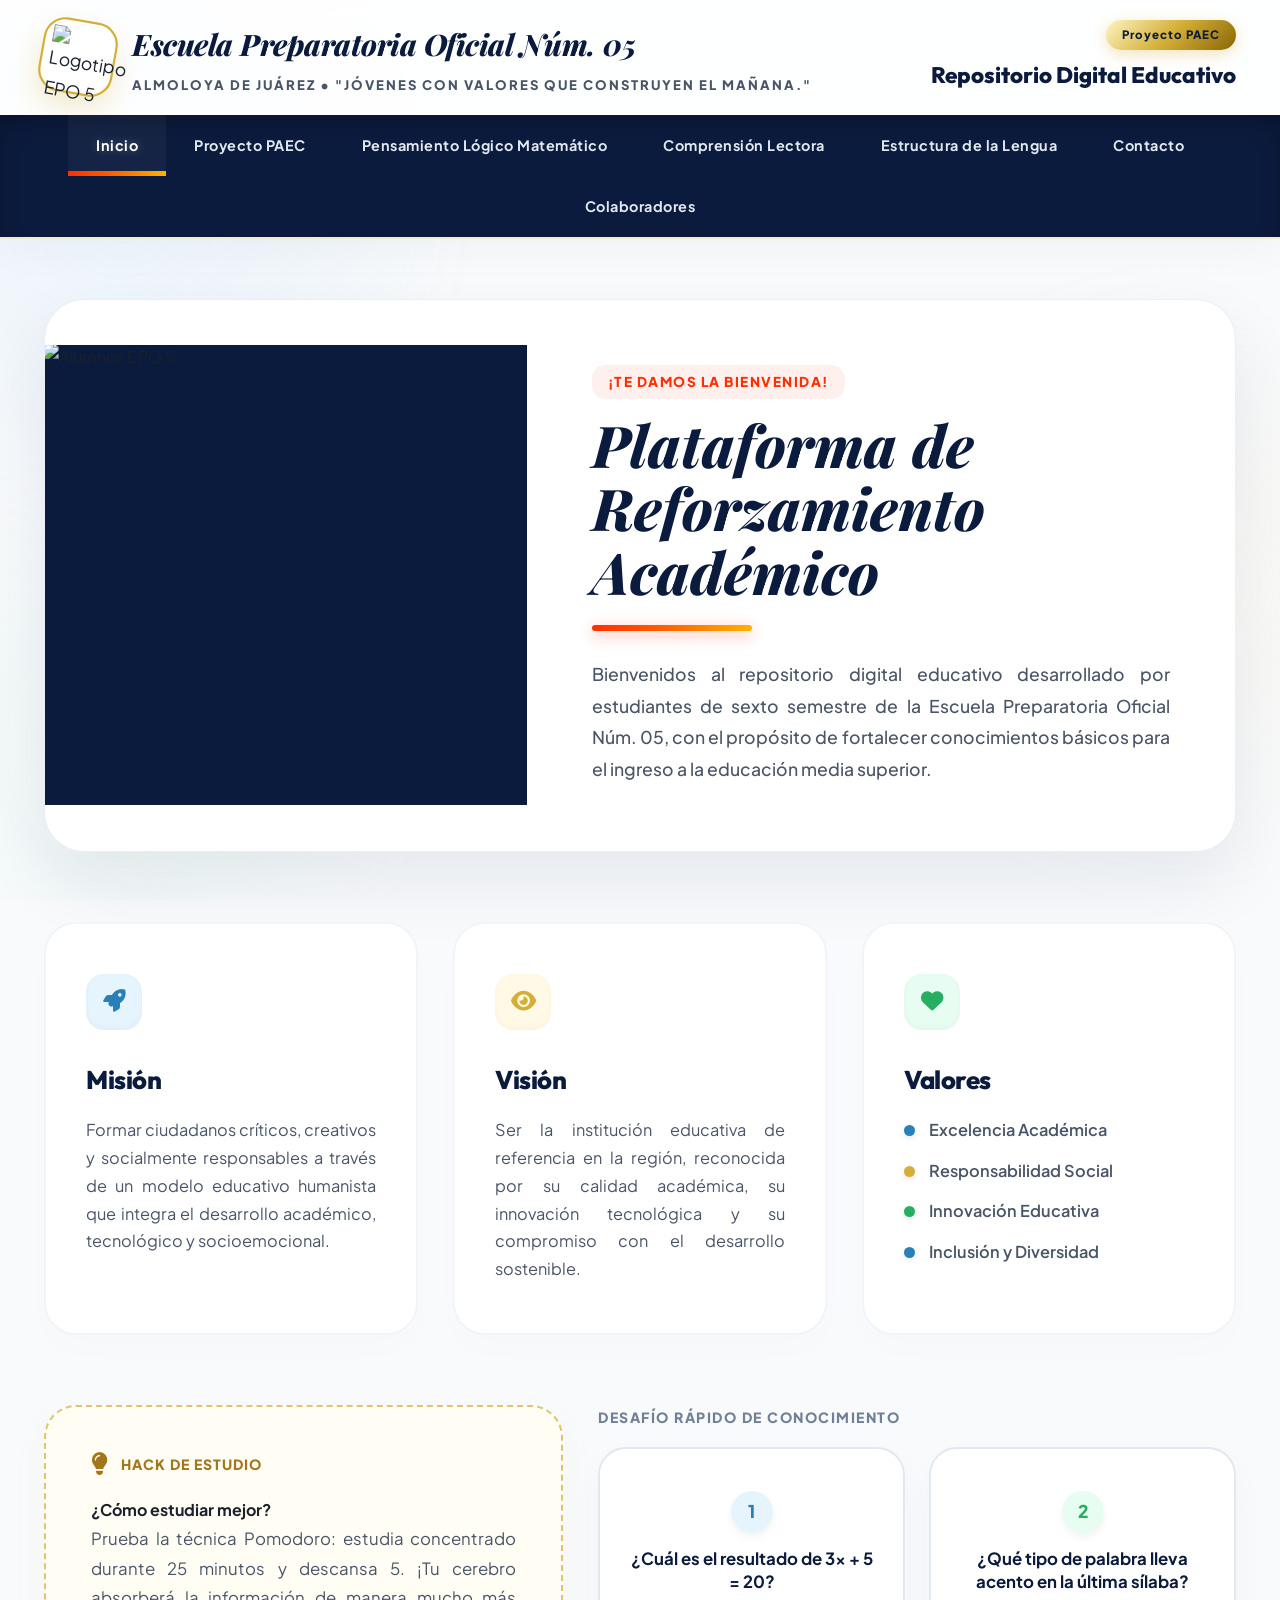
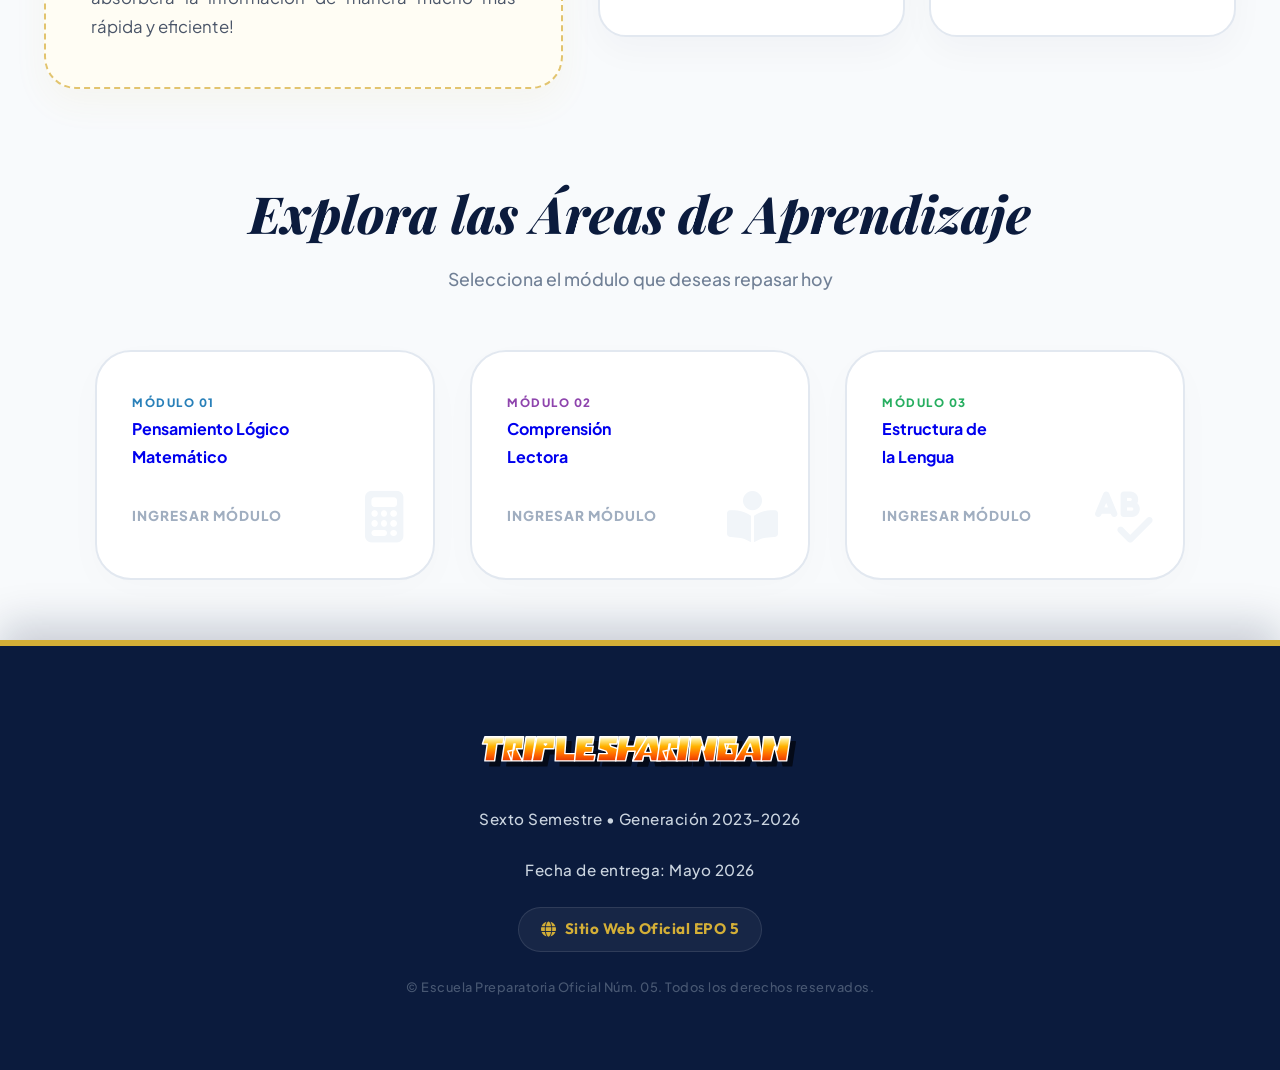
==== commit 0e769db9: "Update index.html" ====
--- a/index.html
+++ b/index.html
@@ -22,7 +22,7 @@
         <div class="header-top">
             <div class="logo-seccion">
                 <div class="logo-imagen-mariposa">
-                    <img src="https://static.wixstatic.com/media/d96502_c7db4c5616ad41848b6685843105df6d~mv2.png/v1/fill/w_226,h_234,al_c,q_85,usm_0.66_1.00_0.01,enc_avif,quality_auto/d96502_c7db4c5616ad41848b6685843105df6d~mv2.png" alt="Logotipo EPO 5">
+                    <img src="epo52.png" alt="Logotipo EPO 5">
                 </div>
                 <div class="texto-institucional">
                     <h1>Escuela Preparatoria Oficial Núm. 05</h1>
@@ -204,4 +204,4 @@
         <p class="copyright">© Escuela Preparatoria Oficial Núm. 05. Todos los derechos reservados.</p>
     </footer>
 </body>
-</html>+</html>
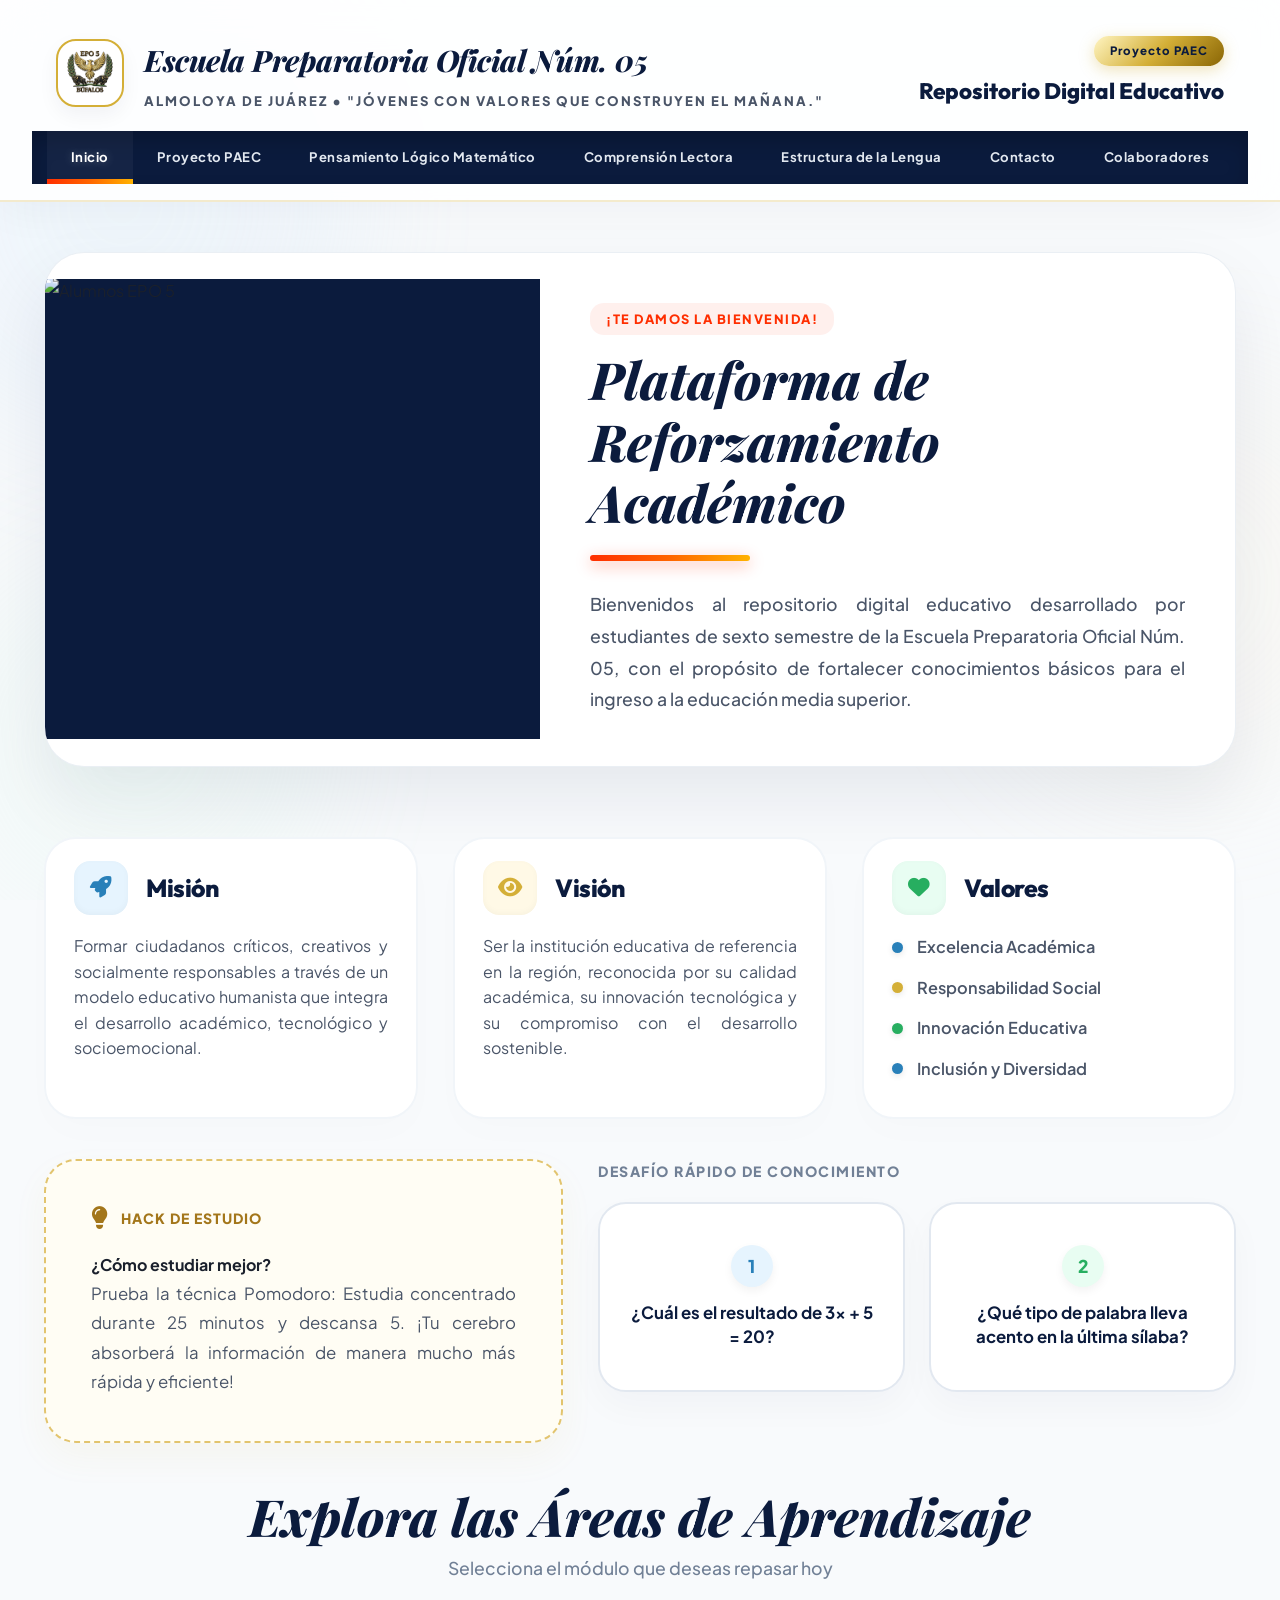
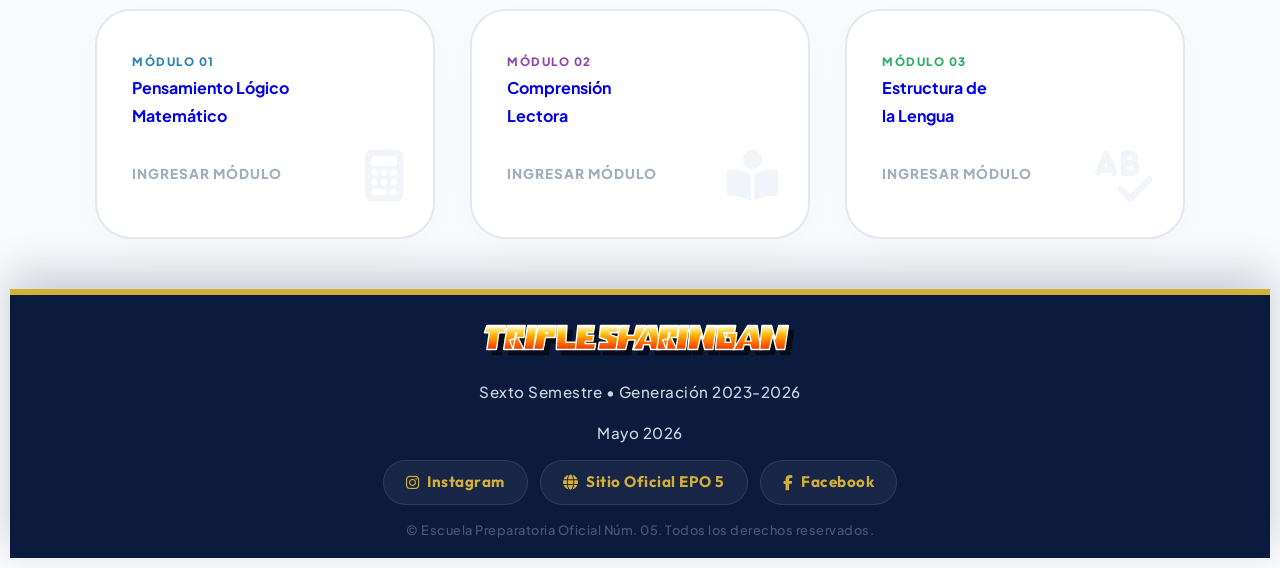
==== commit c6075f3a: "Add files via upload" ====
--- a/index.html
+++ b/index.html
@@ -54,40 +54,92 @@
             </div>
             <div class="texto-bienvenida-didactica">
                 <span class="saludo-pequeño-sh">¡Te damos la bienvenida!</span>
-                <h3>Plataforma de Reforzamiento Académico</h3>
+                <h3> Plataforma de Reforzamiento Académico</h3>
                 <div class="linea-gradiente-animada"></div>
                 <p>Bienvenidos al repositorio digital educativo desarrollado por estudiantes de sexto semestre de la Escuela Preparatoria Oficial Núm. 05, con el propósito de fortalecer conocimientos básicos para el ingreso a la educación media superior.</p>
             </div>
         </section>
         <section class="mvv-seccion">
-            <h3 style="position: absolute; width: 1px; height: 1px; padding: 0; margin: -1px; overflow: hidden; clip: rect(0, 0, 0, 0); border: 0;">Filosofía Institucional de la EPO 5</h3>
-            <div class="tarjeta-didactica t-mision">
-                <div class="icono-flotante ic-azul"><i class="fa-solid fa-rocket"></i></div>
-                <h4>Misión</h4>
-                <p>Formar ciudadanos críticos, creativos y socialmente responsables a través de un modelo educativo humanista que integra el desarrollo académico, tecnológico y socioemocional.</p>
-            </div>
-            <div class="tarjeta-didactica t-vision">
-                <div class="icono-flotante ic-oro"><i class="fa-solid fa-eye"></i></div>
-                <h4>Visión</h4>
-                <p>Ser la institución educativa de referencia en la región, reconocida por su calidad académica, su innovación tecnológica y su compromiso con el desarrollo sostenible.</p>
-            </div>
-            <div class="tarjeta-didactica t-valores">
-                <div class="icono-flotante ic-verde"><i class="fa-solid fa-heart"></i></div>
-                <h4>Valores</h4>
-                <ul class="lista-valores-bonita">
-                    <li><span class="punto p-1"></span> Excelencia Académica</li>
-                    <li><span class="punto p-2"></span> Responsabilidad Social</li>
-                    <li><span class="punto p-3"></span> Innovación Educativa</li>
-                    <li><span class="punto p-1"></span> Inclusión y Diversidad</li>
-                </ul>
-            </div>
-        </section>
+
+    <h3 style="position:absolute;width:1px;height:1px;padding:0;margin:-1px;overflow:hidden;clip:rect(0,0,0,0);border:0;">
+        Filosofía Institucional de la EPO 5
+    </h3>
+
+    <!-- ================= Misión ================= -->
+
+    <div class="tarjeta-didactica t-mision">
+
+        <div class="encabezado-tarjeta">
+
+            <div class="icono-flotante ic-azul">
+                <i class="fa-solid fa-rocket"></i>
+            </div>
+
+            <h4>Misión</h4>
+
+        </div>
+
+        <p>
+            Formar ciudadanos críticos, creativos y socialmente responsables
+            a través de un modelo educativo humanista que integra el desarrollo
+            académico, tecnológico y socioemocional.
+        </p>
+
+    </div>
+
+    <!-- ================= Visión ================= -->
+
+    <div class="tarjeta-didactica t-vision">
+
+        <div class="encabezado-tarjeta">
+
+            <div class="icono-flotante ic-oro">
+                <i class="fa-solid fa-eye"></i>
+            </div>
+
+            <h4>Visión</h4>
+
+        </div>
+
+        <p>
+            Ser la institución educativa de referencia en la región,
+            reconocida por su calidad académica, su innovación tecnológica
+            y su compromiso con el desarrollo sostenible.
+        </p>
+
+    </div>
+
+    <!-- ================= Valores ================= -->
+
+    <div class="tarjeta-didactica t-valores">
+
+        <div class="encabezado-tarjeta">
+
+            <div class="icono-flotante ic-verde">
+                <i class="fa-solid fa-heart"></i>
+            </div>
+
+            <h4>Valores</h4>
+
+        </div>
+
+        <ul class="lista-valores-bonita">
+            <li><span class="punto p-1"></span>Excelencia Académica</li>
+            <li><span class="punto p-2"></span>Responsabilidad Social</li>
+            <li><span class="punto p-3"></span>Innovación Educativa</li>
+            <li><span class="punto p-1"></span>Inclusión y Diversidad</li>
+        </ul>
+
+    </div>
+
+</section>
+
         <section class="seccion-didactica-interactiva">
             <h3 style="position: absolute; width: 1px; height: 1px; padding: 0; margin: -1px; overflow: hidden; clip: rect(0, 0, 0, 0); border: 0;">Estrategias Didácticas y Desafíos Rápidos</h3>
             <div class="tarjeta-hack-estudio">
                 <div class="encabezado-hack"><i class="fa-solid fa-lightbulb"></i> Hack de Estudio</div>
                 <h4>¿Cómo estudiar mejor?</h4>
-                <p>Prueba la técnica Pomodoro: estudia concentrado durante 25 minutos y descansa 5. ¡Tu cerebro absorberá la información de manera mucho más rápida y eficiente!</p>
+                <p>Prueba la técnica Pomodoro: Estudia concentrado durante 25 minutos y descansa 5. ¡Tu cerebro absorberá la información de manera mucho más rápida y eficiente!</p>
             </div>
             <div class="contenedor-mini-quiz">
                 <div class="titulo-quiz">Desafío Rápido de Conocimiento</div>
@@ -178,6 +230,50 @@
                         <stop offset="85%" stop-color="#FFE680" />
                         <stop offset="100%" stop-color="#FFFFFF" />
                     </linearGradient>
+        <filter id="chakraOrangeGlow"
+        x="-80%" y="-80%"
+        width="260%"
+        height="260%"
+        color-interpolation-filters="sRGB">
+    <!-- Engrosa ligeramente el contorno -->
+    <feMorphology
+        in="SourceAlpha"
+        operator="dilate"
+        radius="1.8"
+        result="expand"/>
+    <!-- Desenfoque -->
+    <feGaussianBlur
+        in="expand"
+        stdDeviation="8"
+        result="blur"/>
+    <!-- Color naranja -->
+    <feFlood
+        flood-color="#ff7a00"
+        flood-opacity="1"
+        result="orange"/>
+    <feComposite
+        in="orange"
+        in2="blur"
+        operator="in"
+        result="glow"/>
+    <!-- Segundo halo más grande -->
+    <feGaussianBlur
+        in="glow"
+        stdDeviation="18"
+        result="glow2"/>
+    <!-- Tercer halo muy difuminado -->
+    <feGaussianBlur
+        in="glow2"
+        stdDeviation="28"
+        result="glow3"/>
+
+    <feMerge>
+        <feMergeNode in="glow3"/>
+        <feMergeNode in="glow2"/>
+        <feMergeNode in="glow"/>
+        <feMergeNode in="SourceGraphic"/>
+    </feMerge>
+</filter>
                 </defs>
                 <g class="naruto-path">
                     <path d="M 20,15 L 100,15 L 95,45 L 70,45 L 60,115 L 20,115 L 30,45 L 10,45 Z"/>
@@ -199,9 +295,30 @@
             </svg>
         </p>
         <p class="pie-datos">Sexto Semestre • Generación 2023-2026</p>
-        <p class="pie-datos">Fecha de entrega: Mayo 2026</p>
-        <p class="pie-redes"><a href="https://www.epo5.org/" target="_blank"><i class="fa-solid fa-globe"></i> Sitio Web Oficial EPO 5</a></p>
+        <p class="pie-datos">Mayo 2026</p>
+        <p class="pie-redes">
+            <a href="https://www.instagram.com/eponum5/" target="_blank" class="btn-instagram"><i class="fa-brands fa-instagram"></i> <span>Instagram</span></a>
+            <a href="https://www.epo5.org/" target="_blank" class="btn-web"><i class="fa-solid fa-globe"></i><span>Sitio Oficial EPO 5</span></a>
+            <a href="https://www.facebook.com/EPO5.almoloya/" target="_blank" class="btn-facebook"><i class="fa-brands fa-facebook-f"></i><span>Facebook</span></a>
+        </p>
         <p class="copyright">© Escuela Preparatoria Oficial Núm. 05. Todos los derechos reservados.</p>
     </footer>
+<!-- Botón flotante volver arriba -->
+<button id="btnTop" class="btn-naruto" title="Volver arriba">
+  <svg viewBox="0 0 24 24" class="shuriken">
+    <path d="M12 2l2.5 6.5L21 12l-6.5 2.5L12 21l-2.5-6.5L3 12l6.5-3.5z"/>
+  </svg>
+</button>
+<!-- Código Script para Botón flotante volver arriba -->
+  <script>
+const btnTop = document.getElementById("btnTop"); window.addEventListener("scroll", () => {
+    btnTop.style.display = window.scrollY > 300 ? "flex" : "none";});
+    btnTop.addEventListener("click", () => {
+    window.scrollTo({
+        top: 0,
+        behavior: "smooth"
+    });
+});
+</script>
 </body>
-</html>
+</html>
--- a/estilos-naruto.css
+++ b/estilos-naruto.css
@@ -8,7 +8,6 @@
     font-style: normal;
     font-display: swap;
 }
-
 :root {
     --azul-institucional: #0B1B3D;   
     --azul-suave-fondo: #F0F4F8;     
@@ -16,23 +15,20 @@
     --oro-pastel: #FFF9E6;            
     --texto-gris-oscuro: #1A202C;    
     --blanco-puro: #FFFFFF;
-    
-    /* Gradientes Ópticos Premium */
+/* Gradientes Ópticos Premium */
     --oro-brillante-gradiente: linear-gradient(135deg, #FFF5C2 0%, #D4AF37 50%, #8A6605 100%);
     --sharingan-gradient: linear-gradient(90deg, #FF2E00 0%, #FF6600 50%, #FFB300 100%);
     --cyber-dark-overlay: rgba(11, 27, 61, 0.96);
     
-    /* Colores Didácticos Vívidos */
+/* Colores Didácticos Vívidos */
     --pastel-mates: #2980B9;
     --pastel-lectura: #8E44AD;
-    --pastel-lengua: #27AE60;
-    
-    /* Tipografías */
+    --pastel-lengua: #27AE60; 
+/* Tipografías */
     --fuente-artistica-curva: 'Playfair Display', serif;
     --fuente-titulos-bloques: 'Outfit', sans-serif;
     --fuente-textos-lectura: 'Plus Jakarta Sans', sans-serif;
 }
-
 /* REGLAS GENERALES Y RENDIMIENTO ACELERADO POR HARDWARE */
 * {
     margin: 0;
@@ -40,7 +36,6 @@
     box-sizing: border-box;
     transition: all 0.5s cubic-bezier(0.16, 1, 0.3, 1);
 }
-
 body {
     background-color: #F8FAFC;
     color: var(--texto-gris-oscuro);
@@ -50,7 +45,6 @@
     overflow-x: hidden;
     -webkit-font-smoothing: antialiased;
 }
-
 /* 🎈 CONTENEDOR DE AURAS INTELIGENTES (INMERSIVO) */
 .burbujas-contenedor {
     position: fixed; width: 100vw; height: 100vh; top: 0; left: 0; z-index: -2; pointer-events: none; overflow: hidden;
@@ -63,26 +57,24 @@
 .b-azul { width: 500px; height: 500px; background: radial-gradient(circle, #D2E9FF 0%, rgba(52,152,219,0.1) 100%); top: -5%; left: -10%; }
 .b-oro { width: 450px; height: 450px; background: radial-gradient(circle, var(--oro-pastel) 0%, rgba(212,175,57,0.08) 100%); top: 40%; right: -10%; animation-delay: -5s; }
 .b-verde { width: 400px; height: 400px; background: radial-gradient(circle, #E1FCEF 0%, rgba(46,204,113,0.08) 100%); bottom: -5%; left: -5%; animation-delay: -10s; }
-
 @keyframes flotarGlow {
     0% { transform: translateY(0) scale(1) rotate(0deg); }
     100% { transform: translateY(50px) scale(1.15) rotate(30deg); filter: blur(80px); }
 }
-
 /* ENCABEZADO GLASSMORPHISM CRISTALINO */
 .header-institucional {
-    position: sticky; top: 0; z-index: 1000;
+    position: relative; top: 0; z-index: 1000;
     background: rgba(255, 255, 255, 0.85);
     backdrop-filter: blur(20px);
     -webkit-backdrop-filter: blur(20px);
     border-bottom: 2px solid rgba(212, 175, 57, 0.25);
     box-shadow: 0 10px 40px rgba(11, 27, 61, 0.04);
-}
-
+    padding: 16px 32px;;
+    min-height: 70px;
+}
 .header-top {
     max-width: 1240px; margin: 0 auto; display: flex; justify-content: space-between; align-items: center; padding: 18px 24px;
 }
-
 .logo-seccion { display: flex; align-items: center; gap: 20px; }
 .logo-imagen-mariposa {
     width: 68px; height: 68px; padding: 6px; border-radius: 20px; background-color: var(--blanco-puro);
@@ -91,14 +83,12 @@
 }
 .header-institucional:hover .logo-imagen-mariposa { transform: scale(1.1) rotate(10deg); box-shadow: 0 12px 25px rgba(212,175,57,0.25); }
 .logo-imagen-mariposa img { width: 100%; height: 100%; object-fit: contain; }
-
 .texto-institucional h1 {
     font-family: var(--fuente-artistica-curva); font-style: italic;
     font-weight: 800; font-size: 1.85rem; color: var(--azul-institucional);
     letter-spacing: -0.5px;
 }
 .tagline { font-size: 0.82rem; color: #4A5568; text-transform: uppercase; letter-spacing: 2px; font-weight: 800; margin-top: 4px; }
-
 .proyecto-seccion { text-align: right; }
 .pildora-paec {
     background: var(--oro-brillante-gradiente); color: var(--azul-institucional);
@@ -106,13 +96,32 @@
     box-shadow: 0 4px 15px rgba(212,175,57,0.35);
     letter-spacing: 1px;
 }
+.logo-imagen-mariposa {
+    animation: glowInstitucional 5s infinite ease-in-out;
+}
+
+@keyframes glowInstitucional {
+    0% {
+        box-shadow: 0 8px 20px rgba(11, 27, 61, 0.05);
+        transform: scale(1);
+    }
+
+    50% {
+        box-shadow: 0 10px 30px rgba(212, 175, 57, 0.25);
+        transform: scale(1.03);
+    }
+
+    100% {
+        box-shadow: 0 8px 20px rgba(11, 27, 61, 0.05);
+        transform: scale(1);
+    }
+}
 .proyecto-seccion h2 { font-family: var(--fuente-titulos-bloques); font-size: 1.4rem; font-weight: 800; color: var(--azul-institucional); }
-
 /* MENÚ DE NAVEGACIÓN ESTILO ARMADURA CYBER */
 .menu-navegacion { background-color: var(--azul-institucional); position: relative; overflow: hidden; box-shadow: inset 0 10px 20px rgba(0,0,0,0.2); }
 .menu-navegacion ul { max-width: 1240px; margin: 0 auto; list-style: none; display: flex; justify-content: center; flex-wrap: wrap; }
 .menu-navegacion ul li a {
-    color: #E2E8F0; text-decoration: none; font-size: 0.9rem; font-weight: 700; padding: 18px 28px; display: inline-block; position: relative;
+    color: #E2E8F0; text-decoration: none; font-size: 0.82rem; font-weight: 700; padding: 15px 24px; display: inline-block; position: relative;
     letter-spacing: 0.5px;
 }
 .menu-navegacion ul li a span { position: relative; z-index: 2; }
@@ -123,7 +132,7 @@
 .menu-navegacion ul li a:hover::after, .menu-navegacion ul li a.active::after { width: 100%; }
 .menu-navegacion ul li a:hover, .menu-navegacion ul li a.active { color: var(--blanco-puro); background-color: rgba(255, 255, 255, 0.04); text-shadow: 0 0 10px rgba(255,255,255,0.3); }
 
-.contenedor-principal { max-width: 1240px; margin: 60px auto; padding: 0 24px; }
+.contenedor-principal { max-width: 1240px; margin: 50px auto; padding: 0 24px; }
 
 /* 🌟 SECCIÓN BIENVENIDA PREMIUM CON ESCANEO INTERACTIVO */
 .bienvenida-seccion-premium {
@@ -146,16 +155,15 @@
 .bienvenida-seccion-premium:hover .resplandor-sh { animation: shineEffect 1.2s cubic-bezier(0.16, 1, 0.3, 1); }
 .bienvenida-seccion-premium:hover .imagen-epic-parallax { transform: scale(1.06) rotate(0.5deg); filter: brightness(1.05) contrast(1.02); }
 
-.texto-bienvenida-didactica { flex: 1.2; padding: 65px; }
+.texto-bienvenida-didactica { flex: 1.2; padding: 50px; }
 .saludo-pequeño-sh { 
-    font-size: 0.85rem; font-weight: 900; color: #FF2E00; text-transform: uppercase; letter-spacing: 1.5px;
+    font-size: 0.80rem; font-weight: 900; color: #FF2E00; text-transform: uppercase; letter-spacing: 1.5px;
     display: inline-block; margin-bottom: 14px; background: rgba(255,46,0,0.07); padding: 5px 16px; border-radius: 14px;
 }
 .texto-bienvenida-didactica h3 {
     font-family: var(--fuente-artistica-curva); font-style: italic;
-    font-size: 3.6rem; color: var(--azul-institucional); font-weight: 800; line-height: 1.1;
-}
-
+    font-size: 3.2rem; color: var(--azul-institucional); font-weight: 800; line-height: 1.2;
+}
 .linea-gradiente-animada { 
     width: 160px; height: 6px; 
     background: var(--sharingan-gradient);
@@ -164,56 +172,154 @@
     box-shadow: 0 4px 15px rgba(255, 46, 0, 0.4);
 }
 .texto-bienvenida-didactica p { font-size: 1.1rem; color: #4A5568; text-align: justify; font-weight: 500; line-height: 1.8; }
-
 /* TARJETAS DIDÁCTICAS TRIDIDÁCTICAS CON BORDE LÍQUIDO */
-.mvv-seccion { display: flex; gap: 35px; margin-bottom: 70px; }
-.tarjeta-didactica { 
-    flex: 1; background-color: var(--blanco-puro); border-radius: 32px; padding: 50px 40px; 
-    border: 2px solid #F1F5F9; position: relative; box-shadow: 0 15px 35px rgba(0,0,0,0.01);
-    transform-style: preserve-3d; perspective: 1000px;
-}
-.tarjeta-didactica:hover { transform: translateY(-12px) scale(1.025) rotateX(1deg); }
-.t-mision:hover { border-color: var(--pastel-mates); box-shadow: 0 25px 50px rgba(52, 152, 219, 0.15); }
-.t-vision:hover { border-color: var(--oro-institucional); box-shadow: 0 25px 50px rgba(212, 175, 57, 0.18); }
-.t-valores:hover { border-color: var(--pastel-lengua); box-shadow: 0 25px 50px rgba(46, 204, 113, 0.15); }
-
-.icono-flotante { width: 56px; height: 56px; border-radius: 18px; display: flex; align-items: center; justify-content: center; font-size: 1.4rem; margin-bottom: 28px; box-shadow: inset 0 -2px 6px rgba(0,0,0,0.03); }
-.ic-azul { background-color: #E6F4FE; color: var(--pastel-mates); }
-.ic-oro { background-color: var(--oro-pastel); color: var(--oro-institucional); }
-.ic-verde { background-color: #E8FDF2; color: var(--pastel-lengua); }
-
-.tarjeta-didactica h4 { font-family: var(--fuente-titulos-bloques); font-size: 1.6rem; color: var(--azul-institucional); font-weight: 800; margin-bottom: 14px; letter-spacing: -0.5px; }
-.tarjeta-didactica p { font-size: 1.02rem; color: #4A5568; text-align: justify; line-height: 1.7; }
-
-.lista-valores-bonita li { display: flex; align-items: center; gap: 14px; margin-bottom: 12px; font-size: 1.02rem; color: #4A5568; font-weight: 600; }
-.punto { width: 11px; height: 11px; border-radius: 50%; display: inline-block; box-shadow: 0 2px 6px rgba(0,0,0,0.1); }
-.p-1 { background-color: var(--pastel-mates); }
-.p-2 { background-color: var(--oro-institucional); }
-.p-3 { background-color: var(--pastel-lengua); }
-
+.mvv-seccion { display: flex; gap: 35px; margin-bottom: 40px;}
+.tarjeta-didactica{
+    flex:1;
+    background-color:var(--blanco-puro);
+    border-radius:32px;
+    /* Reduce el espacio interno */
+    padding:22px 28px;
+    border:2px solid #F1F5F9;
+    position:relative;
+    box-shadow:0 15px 35px rgba(0,0,0,.01);
+    transform-style:preserve-3d;
+    perspective:1000px;
+}
+/* ==========================================================================
+   MISIÓN, VISIÓN Y VALORES
+   ========================================================================== */
+/* --------------------------------------------------------------------------
+   CONTENEDOR DEL ENCABEZADO (ICONO + TÍTULO)
+   -------------------------------------------------------------------------- */
+.encabezado-tarjeta{
+    display: flex;
+    align-items: center;
+    gap: 18px;
+    width: 100%;
+    margin-bottom: 18px;
+}
+/* --------------------------------------------------------------------------
+   TARJETAS DIDÁCTICAS
+   -------------------------------------------------------------------------- */
+.tarjeta-didactica:hover{
+    transform: translateY(-12px) scale(1.025) rotateX(1deg);
+}
+.t-mision:hover{
+    border-color: var(--pastel-mates);
+    box-shadow: 0 25px 50px rgba(52,152,219,.15);
+}
+.t-vision:hover{
+    border-color: var(--oro-institucional);
+    box-shadow: 0 25px 50px rgba(212,175,57,.18);
+}
+.t-valores:hover{
+    border-color: var(--pastel-lengua);
+    box-shadow: 0 25px 50px rgba(46,204,113,.15);
+}
+/* --------------------------------------------------------------------------
+   ICONOS
+   -------------------------------------------------------------------------- */
+.icono-flotante{
+    width: 54px;
+    height: 54px;
+    border-radius: 16px;
+    display: flex;
+    justify-content: center;
+    align-items: center;
+    flex-shrink: 0;
+    font-size: 1.35rem;
+    margin-bottom: 0;
+    box-shadow: inset 0 -2px 6px rgba(0,0,0,.03);
+}
+.ic-azul{
+    background-color: #E6F4FE;
+    color: var(--pastel-mates);
+}
+.ic-oro{
+    background-color: var(--oro-pastel);
+    color: var(--oro-institucional);
+}
+.ic-verde{
+    background-color: #E8FDF2;
+    color: var(--pastel-lengua);
+}
+/* --------------------------------------------------------------------------
+   TÍTULOS
+   -------------------------------------------------------------------------- */
+.tarjeta-didactica h4{
+    margin: 0;
+    font-family: var(--fuente-titulos-bloques);
+    font-size: 1.55rem;
+    font-weight: 800;
+    letter-spacing: -.5px;
+    color: var(--azul-institucional);
+}
+/* --------------------------------------------------------------------------
+   PÁRRAFOS
+   -------------------------------------------------------------------------- */
+.tarjeta-didactica p{
+    margin: 0;
+    font-size: 1rem;
+    line-height: 1.6;
+    text-align: justify;
+    color: #4A5568;
+}
+/* --------------------------------------------------------------------------
+   LISTA DE VALORES
+   -------------------------------------------------------------------------- */
+.lista-valores-bonita{
+    margin: 0;
+    padding-left: 0;
+    list-style: none;
+}
+.lista-valores-bonita li{
+    display: flex;
+    align-items: center;
+    gap: 14px;
+    margin-bottom: 12px;
+    font-size: 1.02rem;
+    font-weight: 600;
+    color: #4A5568;
+}
+/* --------------------------------------------------------------------------
+   INDICADORES DE COLOR
+   -------------------------------------------------------------------------- */
+.punto{
+    display: inline-block;
+
+    width: 11px;
+    height: 11px;
+    border-radius: 50%;
+    box-shadow: 0 2px 6px rgba(0,0,0,.10);
+}
+.p-1{
+    background-color: var(--pastel-mates);
+}
+.p-2{
+    background-color: var(--oro-institucional);
+}
+.p-3{
+    background-color: var(--pastel-lengua);
+}
 /* SECCIÓN COGNITIVA INTERACTIVA (HACK Y QUIZ) */
-.seccion-didactica-interactiva { display: flex; gap: 35px; margin-bottom: 80px; align-items: stretch; }
+.seccion-didactica-interactiva { display: flex; gap: 35px; margin-bottom: 45px; align-items: stretch; }
 .tarjeta-hack-estudio { 
     flex: 1; background-color: #FFFDF4; border: 2px dashed #E2C46E; border-radius: 32px; padding: 45px;
     box-shadow: 0 15px 35px rgba(212,175,57,0.06);
 }
 .encabezado-hack { color: #A3761A; font-weight: 900; font-size: 0.88rem; text-transform: uppercase; letter-spacing: 1px; margin-bottom: 20px; display: flex; align-items: center; gap: 12px; }
 .encabezado-hack i { font-size: 1.4rem; animation: pulseGlow 2.5s infinite ease-in-out; }
-
 @keyframes pulseGlow { 0%, 100% { opacity: 0.7; transform: scale(1); } 50% { opacity: 1; transform: scale(1.15); filter: drop-shadow(0 0 8px #FF6600); } }
-
 .tarjeta-hack-estudio h5 { font-family: var(--fuente-titulos-bloques); font-size: 1.6rem; color: var(--azul-institucional); font-weight: 800; margin-bottom: 14px; }
 .tarjeta-hack-estudio p { font-size: 1.05rem; color: #4A5568; text-align: justify; line-height: 1.75; }
-
 .contenedor-mini-quiz { flex: 1.5; display: flex; flex-direction: column; justify-content: space-between; }
 .titulo-quiz { font-size: 0.88rem; font-weight: 900; text-transform: uppercase; color: #718096; letter-spacing: 1.5px; margin-bottom: 18px; }
 .parrilla-quiz-cards { display: flex; gap: 24px; height: 100%; }
-
 /* EFECTO GIRO CINEMÁTICO 3D - CORREGIDO PARA ALTA LEGIBILIDAD */
 .quiz-card-3d { flex: 1; height: 190px; perspective: 1500px; }
 .quiz-card-interno { position: relative; width: 100%; height: 100%; text-align: center; transform-style: preserve-3d; transition: transform 0.7s cubic-bezier(0.4, 0, 0.2, 1); }
 .quiz-card-3d:hover .quiz-card-interno { transform: rotateY(180deg); }
-
 .quiz-frente, .quiz-atras { position: absolute; width: 100%; height: 100%; backface-visibility: hidden; border-radius: 28px; padding: 30px; display: flex; flex-direction: column; align-items: center; justify-content: center; box-shadow: 0 15px 35px rgba(11,27,61,0.03); }
 .quiz-frente { background-color: var(--blanco-puro); border: 2px solid #E2E8F0; }
 .quiz-frente p { font-size: 1.05rem; font-weight: 700; color: var(--azul-institucional); line-height: 1.4; }
@@ -241,52 +347,63 @@
     color: #FFFFFF !important;
     text-shadow: 0 1px 3px rgba(0, 0, 0, 0.4); 
 }
-
 /* REJILLA DE ACCESO RÁPIDO A MATERIAS */
-.acceso-rapido-didactico { margin-bottom: 50px; }
-.encabezado-acceso { text-align: center; margin-bottom: 55px; }
-.encabezado-acceso h3 { font-family: var(--fuente-artistica-curva); font-style: italic; font-size: 3.2rem; color: var(--azul-institucional); font-weight: 800; }
-.subtitulo-limpio { color: #718096; font-size: 1.1rem; font-weight: 500; margin-top: 6px; }
+.acceso-rapido-didactico{
+    margin-top: 10px;        
+    margin-bottom: 30px;
+}
+.encabezado-acceso{
+    text-align:center;
+    margin-bottom:25px;      
+}
+.encabezado-acceso h3{
+    font-family:var(--fuente-artistica-curva);
+    font-style:italic;
+    font-size:3.2rem;
+    color:var(--azul-institucional);
+    font-weight:800;
+    margin:0;               
+    line-height:1.1;
+}
+.subtitulo-limpio{
+    color:#718096;
+    font-size:1.1rem;
+    font-weight:500;
+    margin-top:8px;
+    margin-bottom:0;         
+}
 .parrilla-botones-interactivos { display: flex; justify-content: center; gap: 35px; flex-wrap: wrap; }
-
 /* CONTENEDORES DE RECURSOS CON REBORDES FLUIDOS */
 .card-modulo { 
     text-decoration: none; width: 340px; height: 230px; background-color: var(--blanco-puro); 
     border-radius: 36px; border: 2px solid #E2E8F0; display: flex; position: relative; overflow: hidden;
     box-shadow: 0 12px 40px rgba(11,27,61,0.02);
 }
-
 .card-modulo::after {
     content: ''; position: absolute; left: 0; top: 0; height: 100%; width: 0; 
     opacity: 0; transition: width 0.4s cubic-bezier(0.16, 1, 0.3, 1), opacity 0.3s ease;
 }
-
 /* Efectos de Hover con Inyección de Chakra en Líneas Laterales */
 .mod-mates:hover::after { background: var(--azul-institucional); width: 10px; opacity: 1; }
 .mod-lectura:hover::after { background: #FF2E00; width: 10px; opacity: 1; }
 .mod-lengua:hover::after { background: var(--oro-institucional); width: 10px; opacity: 1; }
-
 .cuerpo-card-modulo { display: flex; flex-direction: column; justify-content: space-between; width: 100%; height: 100%; padding: 35px 30px 28px 35px; z-index: 2; }
 .tag-modulo { font-size: 0.72rem; font-weight: 900; text-transform: uppercase; letter-spacing: 1.5px; }
 .tm-mates { color: var(--pastel-mates); }
 .tm-lectura { color: var(--pastel-lectura); }
 .tm-lengua { color: var(--pastel-lengua); }
 .cuerpo-card-modulo h5 { font-family: var(--fuente-titulos-bloques); font-size: 1.4rem; font-weight: 800; color: var(--azul-institucional); line-height: 1.35; margin-top: 12px; }
-
 .info-bottom { display: flex; justify-content: space-between; align-items: center; }
 .txt-comenzar { font-size: 0.85rem; font-weight: 900; color: #A0AEC0; text-transform: uppercase; letter-spacing: 1px; }
 .icon-animado-didactico { font-size: 3.2rem; color: #F1F5F9; transition: all 0.5s cubic-bezier(0.175, 0.885, 0.32, 1.275); }
-
 /* Estados Hover Dinámicos Ultra-Premium */
 .card-modulo:hover { transform: translateY(-10px) scale(1.03); }
 .mod-mates:hover { border-color: var(--pastel-mates); box-shadow: 0 20px 45px rgba(52, 152, 219, 0.2); }
 .mod-mates:hover .icon-animado-didactico { color: var(--pastel-mates); transform: scale(1.2) rotate(-15deg); filter: drop-shadow(0 8px 15px rgba(52,152,219,0.35)); }
 .mod-mates:hover .txt-comenzar { color: var(--pastel-mates); }
-
 .mod-lectura:hover { border-color: var(--pastel-lectura); box-shadow: 0 20px 45px rgba(142, 68, 173, 0.2); }
 .mod-lectura:hover .icon-animado-didactico { color: var(--pastel-lectura); transform: scale(1.2) translateY(-5px); filter: drop-shadow(0 8px 15px rgba(142,68,173,0.35)); }
 .mod-lectura:hover .txt-comenzar { color: var(--pastel-lectura); }
-
 .mod-lengua:hover { border-color: var(--pastel-lengua); box-shadow: 0 20px 45px rgba(46, 204, 113, 0.2); }
 .mod-lengua:hover .icon-animado-didactico { color: var(--pastel-lengua); transform: scale(1.2) rotate(15deg); filter: drop-shadow(0 8px 15px rgba(46,204,113,0.35)); }
 .mod-lengua:hover .txt-comenzar { color: var(--pastel-lengua); }
@@ -294,36 +411,111 @@
 /* ==========================================================================
    VARIABLES
    ========================================================================== */
-
 :root{
     --oro-institucional: #D4AF37;
 }
-
 /* ==========================================================================
    ANIMACIONES
    ========================================================================== */
-
 @keyframes chakraGlow{
     0%{
         filter:
             drop-shadow(0 0 4px #ff6a00)
             drop-shadow(0 0 10px #ff7b00);
-    }
-
+}
     50%{
         filter:
             drop-shadow(0 0 12px #ff6a00)
             drop-shadow(0 0 25px #ff7b00)
             drop-shadow(0 0 45px #ff9500);
     }
-
     100%{
         filter:
             drop-shadow(0 0 4px #ff6a00)
             drop-shadow(0 0 10px #ff7b00);
     }
 }
-
+/* Botón flotante */
+.btn-naruto {
+    position: fixed;
+    bottom: 25px;
+    right: 25px;
+    width: 60px;
+    height: 60px;
+    background: radial-gradient(circle at 30% 30%, #ffb347, #ff7a00);
+    border: none;
+    border-radius: 50%;
+    cursor: pointer;
+    display: none;
+    align-items: center;
+    justify-content: center;
+    z-index: 999;
+    box-shadow: 0 0 15px rgba(255, 122, 0, 0.5);
+    animation: chakraPulse 2s infinite alternate;
+    transition: transform 0.3s ease;
+}
+
+/* SHURIKEN */
+.shuriken {
+    width: 28px;
+    height: 28px;
+    fill: white;
+    transition: transform 0.6s ease;
+}
+
+/* HOVER: gira el shuriken */
+.btn-naruto:hover .shuriken {
+    transform: rotate(180deg);
+}
+
+/* HOVER: efecto del botón */
+.btn-naruto:hover {
+    transform: scale(1.15);
+    box-shadow: 0 0 25px rgba(255, 122, 0, 0.9);
+}
+
+/* CHAKRA PULSANTE */
+@keyframes chakraPulse {
+    0% {
+        box-shadow: 0 0 10px rgba(255, 122, 0, 0.4),
+                    0 0 20px rgba(255, 122, 0, 0.2);
+    }
+    100% {
+        box-shadow: 0 0 25px rgba(255, 122, 0, 0.9),
+                    0 0 40px rgba(255, 122, 0, 0.4);
+    }
+}
+
+/* ==========================================================================
+   ⚡ PENSAMIENTO MATEMÁTICO — INTERFAZ ULTRA-IMPRESIONANTE "TRIPLE SHARINGAN" ⚡
+   ========================================================================== */
+/* --- ANIMACIÓN ULTRA-FLUIDA DE ENTRADA EN ESCALA --- */
+@keyframes entradaImpresionante {
+    0% {
+        opacity: 0;
+        transform: translateY(60px) scale(0.92);
+        filter: blur(15px) brightness(0.5);
+    }
+    100% {
+        opacity: 1;
+        transform: translateY(0) scale(1);
+        filter: blur(0) brightness(1);
+    }
+}
+
+/* --- ANIMACIÓN REFLEJO METÁLICO AUTOMÁTICO EN EL BOTÓN --- */
+@keyframes brilloMetalico {
+    0% { left: -110%; }
+    50% { left: 120%; }
+    100% { left: 120%; }
+}
+
+/* --- ANIMACIÓN DE RESPIRACIÓN COSMOS PARA EL LOGO --- */
+@keyframes auraSharinganActivo {
+    0% { filter: drop-shadow(0 0 4px var(--fuego-sharingan)) contrast(1); }
+    50% { filter: drop-shadow(0 0 22px #ff6a00) drop-shadow(0 0 4px var(--oro-premium)) contrast(1.2); transform: scale(1.04); }
+    100% { filter: drop-shadow(0 0 4px var(--fuego-sharingan)) contrast(1); }
+}
 /* ==========================================================================
    PIE DE PÁGINA
    ========================================================================== */
@@ -331,30 +523,23 @@
 .pie-pagina-original{
     background-color: var(--azul-institucional);
     color: var(--blanco-puro);
-
-    padding: 60px 24px;
-
+    margin: 10px;
+    padding: 10px 14px;
     text-align: center;
-
     font-family: var(--fuente-textos-lectura);
-
     border-top: 6px solid var(--oro-institucional);
-
     box-shadow:
         0 -15px 40px rgba(11,27,61,.2);
-
     display: flex;
     flex-direction: column;
     justify-content: center;
     align-items: center;
 }
-
 .pie-pagina-original p{
-    margin: 12px 0;
-
+    margin: 5px 0;
+    padding: 2px;
     font-weight: 500;
     letter-spacing: .5px;
-
     display: flex;
     justify-content: center;
     align-items: center;
@@ -366,39 +551,28 @@
     color: var(--blanco-puro);
     text-decoration: none;
     font-weight: 700;
-
     transition: all .3s ease;
 }
-
 .pie-pagina-original a:hover{
     color: var(--oro-institucional);
 }
-
 /* ==========================================================================
    LOGO / EQUIPO
    ========================================================================== */
-
 .pie-equipo{
     width: 100%;
     max-width: 320px;
-
     margin: 0 auto 30px auto;
-
     display: flex;
     justify-content: center;
     align-items: center;
 }
-
 .naruto-logo-svg{
     display: block;
-
     width: 100%;
     max-width: 360px;
-
     height: auto;
-
-    margin: 15px auto;
-
+    margin: 10px auto;
     filter: drop-shadow(5px 5px 0 #040A18);
 
     animation: auraSharinganActivo 4s infinite ease-in-out;
@@ -414,185 +588,423 @@
 /* ==========================================================================
    TEXTO SVG
    ========================================================================== */
-
 .naruto-path{
     fill: url(#sharinganGradientePerfecto);
-
     stroke: var(--blanco-puro);
     stroke-width: 6px;
-
     stroke-linejoin: round;
     stroke-linecap: round;
-
     cursor: pointer;
-
     transition: all .35s ease;
 }
 
 /* Destello naranja al pasar el cursor */
-
 .naruto-path:hover{
     animation: chakraGlow .8s infinite ease-in-out;
-
     filter:
         drop-shadow(0 0 5px #ff6a00)
         drop-shadow(0 0 10px #ff7b00)
         drop-shadow(0 0 20px #ff9500)
         drop-shadow(0 0 35px #ffae00);
 }
-
 .naruto-path:hover path{
     stroke: #FFD280;
     stroke-width: 7px;
 }
-
 .naruto-path path{
     fill: url(#sharinganGradientePerfecto);
     font-family: 'NJNarutoAnimeOfficial', sans-serif;
-
     transition: all .35s ease;
 }
-
 /* ==========================================================================
    DATOS
    ========================================================================== */
-
 .pie-datos{
     width: 100%;
-
     text-align: center;
-
     margin-bottom: 8px;
-
     color: #CBD5E0;
-
     font-size: .95rem;
-
     font-family: 'Plus Jakarta Sans', sans-serif;
 }
-
 .font-bold{
     font-weight: 800;
-
     letter-spacing: 1px;
-
     color: var(--blanco-puro);
-
     font-family: var(--fuente-titulos-bloques);
 }
-
 /* ==========================================================================
    REDES SOCIALES
    ========================================================================== */
-
 .pie-redes{
     width: 100%;
-
     text-align: center;
-
     margin: 5px 0 10px;
 }
-
 .pie-redes a{
     display: inline-flex;
     align-items: center;
     gap: 8px;
-
     padding: 8px 22px;
-
     border-radius: 100px;
-
     background: rgba(255,255,255,.05);
-
     border: 1px solid rgba(255,255,255,.1);
-
     color: var(--oro-institucional);
-
     font-family: 'Outfit', sans-serif;
-
     font-size: .95rem;
-
     font-weight: 700;
-
     transition: all .3s ease;
 }
-
 .pie-redes a:hover{
     background: var(--sharingan-gradient);
-
     color: var(--azul-institucional);
-
     border-color: transparent;
-
     transform: translateY(-3px);
-
-    box-shadow:
-        0 8px 25px rgba(255,46,0,.45);
-
-    text-shadow:
-        0 0 10px rgba(255,255,255,.6);
-}
-
+    box-shadow: 0 8px 25px rgba(255,46,0,.45);
+    text-shadow: 0 0 10px rgba(255,255,255,.6);
+}
 /* ==========================================================================
    COPYRIGHT
    ========================================================================== */
-
 .copyright{
     width: 100%;
-
     margin-top: 30px;
-
     text-align: center;
-
     color: #718096;
-
     font-size: .8rem;
-
     opacity: .6;
-
     font-family: 'Plus Jakarta Sans', sans-serif;
 }
-
-/* ==========================================================================
-   RESPONSIVE
-   ========================================================================== */
-
+/* ==========================================================
+   RESPONSIVE DESIGN
+   ========================================================== */
+
+/* ==========================
+   TABLETS (1024px)
+   ========================== */
+@media (max-width:1024px){
+
+    .contenedor-principal{
+        padding:0 20px;
+    }
+
+    .header-top{
+        flex-direction:column;
+        gap:20px;
+        text-align:center;
+    }
+
+    .logo-seccion{
+        justify-content:center;
+    }
+
+    .proyecto-seccion{
+        text-align:center;
+    }
+
+    .bienvenida-seccion-premium{
+        flex-direction:column;
+    }
+
+    .marco-parallax-sh{
+        width:100%;
+        min-width:100%;
+        height:380px;
+    }
+
+    .texto-bienvenida-didactica{
+        padding:40px;
+    }
+
+    .texto-bienvenida-didactica h3{
+        font-size:2.5rem;
+    }
+
+    .mvv-seccion{
+        flex-wrap:wrap;
+    }
+
+    .tarjeta-didactica{
+        flex:1 1 100%;
+    }
+
+    .seccion-didactica-interactiva{
+        flex-direction:column;
+    }
+
+    .parrilla-quiz-cards{
+        flex-wrap:wrap;
+    }
+
+    .quiz-card-3d{
+        flex:1 1 calc(50% - 15px);
+    }
+
+    .card-modulo{
+        width:320px;
+    }
+
+}
+
+/* ==========================
+   TABLETS PEQUEÑAS
+   ========================== */
 @media (max-width:768px){
 
+    body{
+        font-size:15px;
+    }
+
+    .header-institucional{
+        padding:10px;
+    }
+
+    .header-top{
+        padding:10px;
+    }
+
+    .logo-imagen-mariposa{
+        width:58px;
+        height:58px;
+    }
+
+    .texto-institucional h1{
+        font-size:1.4rem;
+    }
+
+    .proyecto-seccion h2{
+        font-size:1.15rem;
+    }
+
+    .menu-navegacion ul{
+        flex-direction:column;
+    }
+
+    .menu-navegacion li{
+        width:100%;
+    }
+
+    .menu-navegacion a{
+        width:100%;
+        text-align:center;
+        padding:16px;
+    }
+
+    .contenedor-principal{
+        margin:35px auto;
+    }
+
+    .marco-parallax-sh{
+        height:300px;
+    }
+
+    .texto-bienvenida-didactica{
+        padding:30px;
+    }
+
+    .texto-bienvenida-didactica h3{
+        font-size:2rem;
+    }
+
+    .encabezado-acceso h3{
+        font-size:2.2rem;
+    }
+
+    .subtitulo-limpio{
+        font-size:1rem;
+    }
+
+    .tarjeta-hack-estudio{
+        padding:30px;
+    }
+
+    .quiz-card-3d{
+        flex:1 1 100%;
+        height:170px;
+    }
+
+    .parrilla-botones-interactivos{
+        gap:20px;
+    }
+
+    .card-modulo{
+        width:100%;
+        max-width:500px;
+        height:auto;
+        min-height:210px;
+    }
+
+}
+
+/* ==========================
+   CELULARES
+   ========================== */
+@media (max-width:576px){
+
+    .contenedor-principal{
+        padding:0 15px;
+    }
+
+    .header-top{
+        gap:15px;
+    }
+
+    .logo-seccion{
+        flex-direction:column;
+        gap:12px;
+    }
+
+    .texto-institucional{
+        text-align:center;
+    }
+
+    .texto-institucional h1{
+        font-size:1.2rem;
+        line-height:1.3;
+    }
+
+    .tagline{
+        font-size:.72rem;
+        letter-spacing:1px;
+    }
+
+    .proyecto-seccion h2{
+        font-size:1rem;
+    }
+
+    .bienvenida-seccion-premium{
+        border-radius:24px;
+    }
+
+    .marco-parallax-sh{
+        height:220px;
+    }
+
+    .texto-bienvenida-didactica{
+        padding:22px;
+    }
+
+    .texto-bienvenida-didactica h3{
+        font-size:1.7rem;
+    }
+
+    .texto-bienvenida-didactica p{
+        font-size:.95rem;
+    }
+
+    .linea-gradiente-animada{
+        width:110px;
+    }
+
+    .mvv-seccion{
+        gap:20px;
+    }
+
+    .tarjeta-didactica{
+        padding:20px;
+        border-radius:24px;
+    }
+
+    .encabezado-tarjeta{
+        flex-direction:column;
+        text-align:center;
+        gap:12px;
+    }
+
+    .tarjeta-didactica h4{
+        font-size:1.3rem;
+    }
+
+    .tarjeta-didactica p{
+        font-size:.95rem;
+    }
+
+    .tarjeta-hack-estudio{
+        padding:25px;
+    }
+
+    .tarjeta-hack-estudio h5{
+        font-size:1.3rem;
+    }
+
+    .encabezado-acceso h3{
+        font-size:1.8rem;
+    }
+
+    .subtitulo-limpio{
+        font-size:.95rem;
+    }
+
+    .card-modulo{
+        border-radius:28px;
+    }
+
+    .cuerpo-card-modulo{
+        padding:25px;
+    }
+
+    .cuerpo-card-modulo h5{
+        font-size:1.2rem;
+    }
+
+    .icon-animado-didactico{
+        font-size:2.6rem;
+    }
+
     .pie-pagina-original{
-        padding: 50px 20px;
-    }
-
-    .naruto-logo-svg{
-        max-width: 280px;
+        padding:30px 15px;
     }
 
     .pie-datos{
-        font-size: .9rem;
+        font-size:.9rem;
     }
 
     .pie-redes a{
-        padding: 8px 18px;
-        font-size: .9rem;
-    }
-}
-/* RESPONSIVIDAD ADAPTATIVA ULTRA-FLUIDA */
-@media (max-width: 992px) {
-    .bienvenida-seccion-premium { flex-direction: column; border-radius: 32px; }
-    .marco-parallax-sh { width: 100%; height: 340px; min-width: 100%; }
-    .texto-bienvenida-didactica { padding: 45px 30px; }
-    .texto-bienvenida-didactica h3 { font-size: 2.8rem; }
-    .mvv-seccion { flex-direction: column; gap: 25px; }
-    .seccion-didactica-interactiva { flex-direction: column; gap: 25px; }
-}
-@media (max-width: 768px) {
-    .header-top { flex-direction: column; text-align: center; gap: 18px; padding: 20px 15px; }
-    .proyecto-seccion { text-align: center; }
-    .menu-navegacion ul { flex-direction: column; align-items: center; }
-    .menu-navegacion ul li a { padding: 14px 20px; width: 100%; text-align: center; border-bottom: 1px solid rgba(255,255,255,0.05); }
-    .parrilla-quiz-cards { flex-direction: column; gap: 20px; }
-    .quiz-card-3d { height: 170px; }
-    .naruto-logo-svg { width: 280px; }
-    .parrilla-botones-interactivos { gap: 20px; }
-    .card-modulo { width: 100%; height: 210px; }
+        width:100%;
+        justify-content:center;
+    }
+
+    .btn-naruto{
+        width:52px;
+        height:52px;
+        right:15px;
+        bottom:15px;
+    }
+
+}
+
+/* ==========================
+   CELULARES MUY PEQUEÑOS
+   ========================== */
+@media (max-width:380px){
+
+    .texto-bienvenida-didactica h3{
+        font-size:1.45rem;
+    }
+
+    .encabezado-acceso h3{
+        font-size:1.55rem;
+    }
+
+    .texto-institucional h1{
+        font-size:1.05rem;
+    }
+
+    .proyecto-seccion h2{
+        font-size:.9rem;
+    }
+
+    .card-modulo{
+        min-height:190px;
+    }
+
+    .cuerpo-card-modulo{
+        padding:20px;
+    }
+
+    .icono-flotante{
+        width:46px;
+        height:46px;
+    }
+
 }
